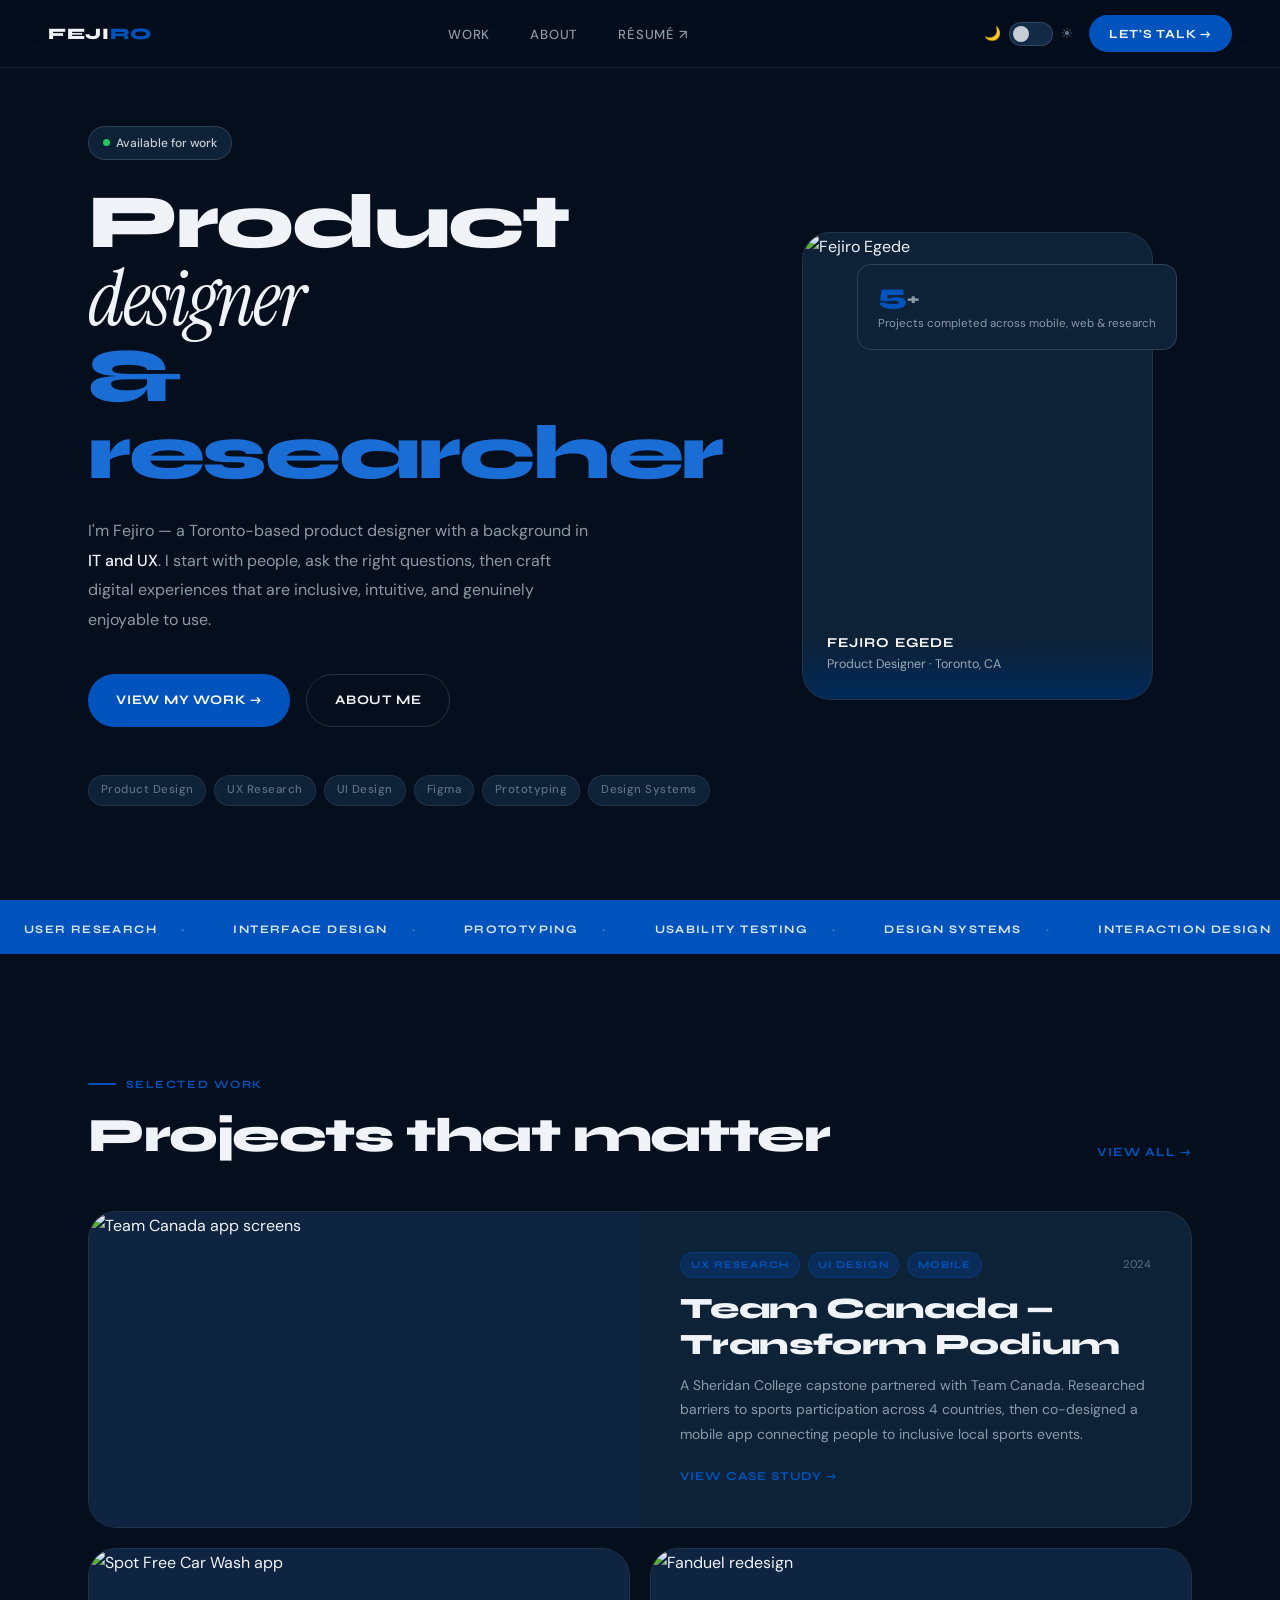
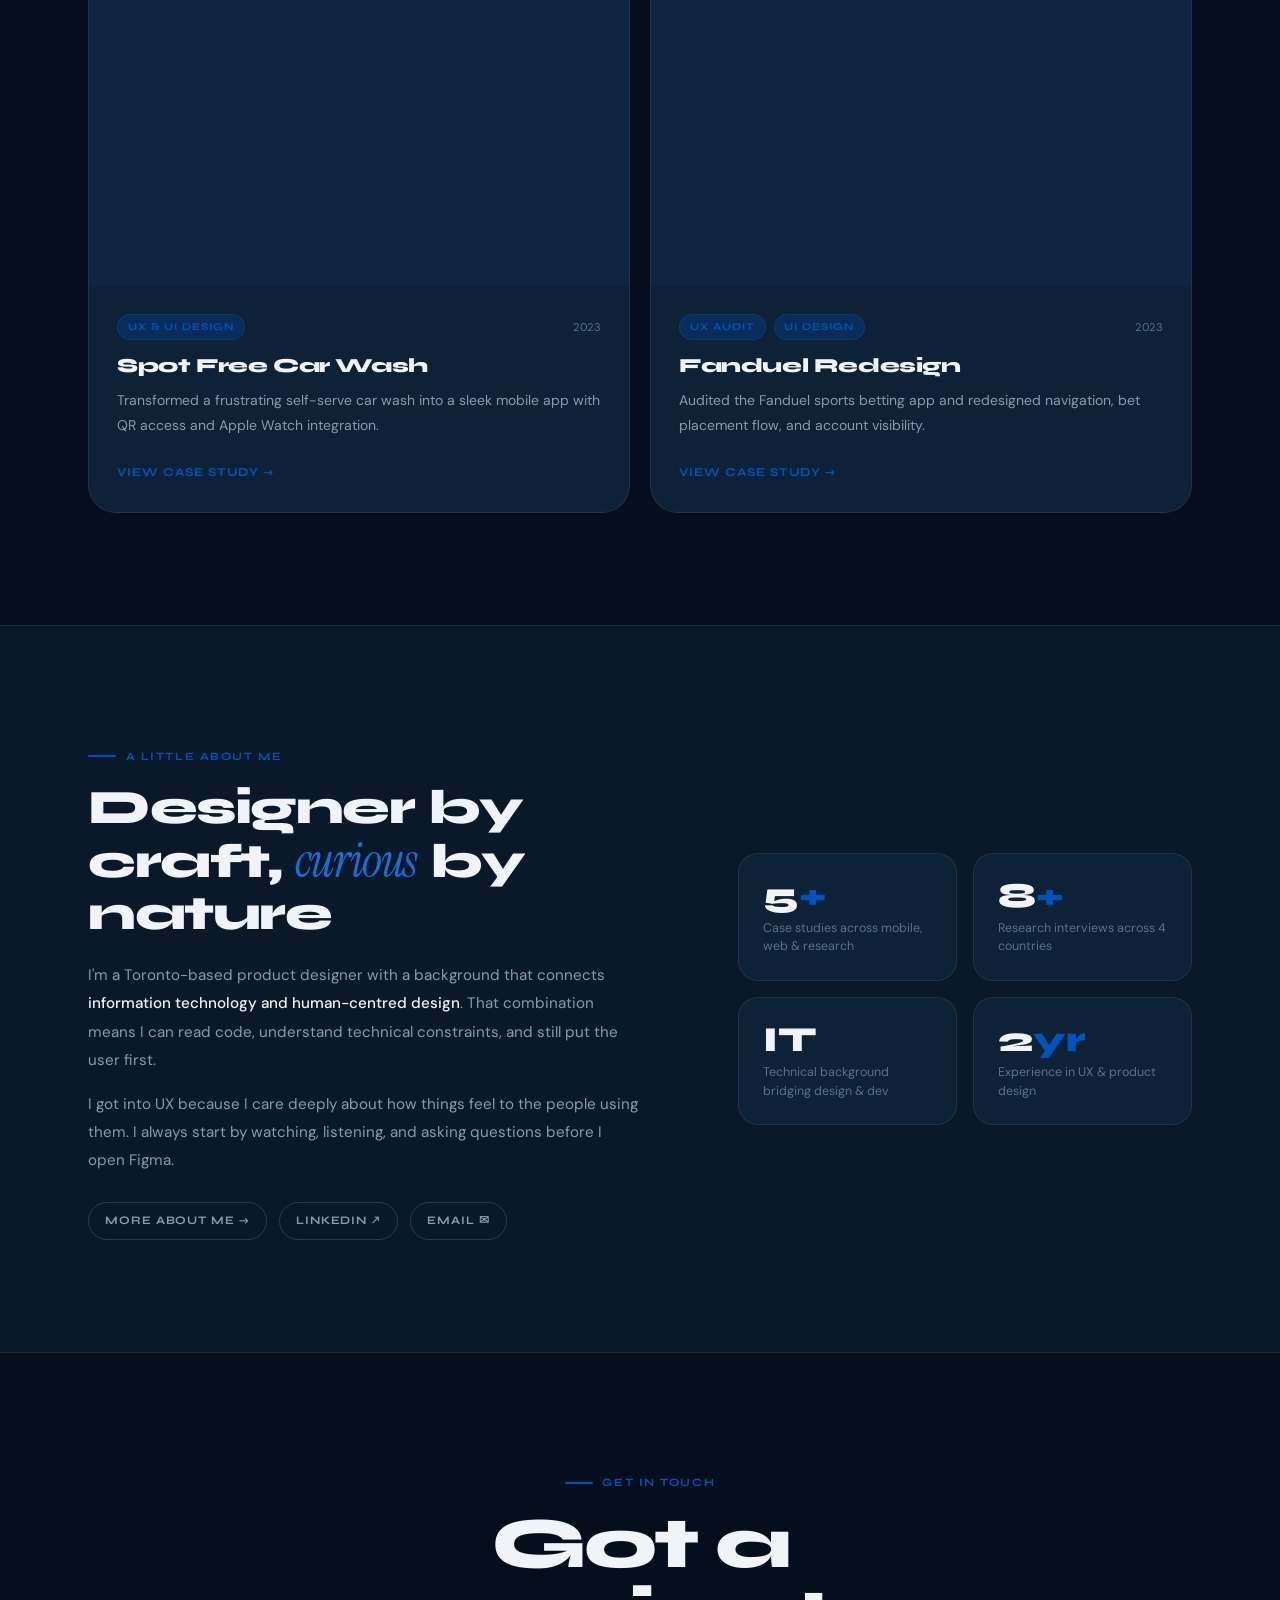
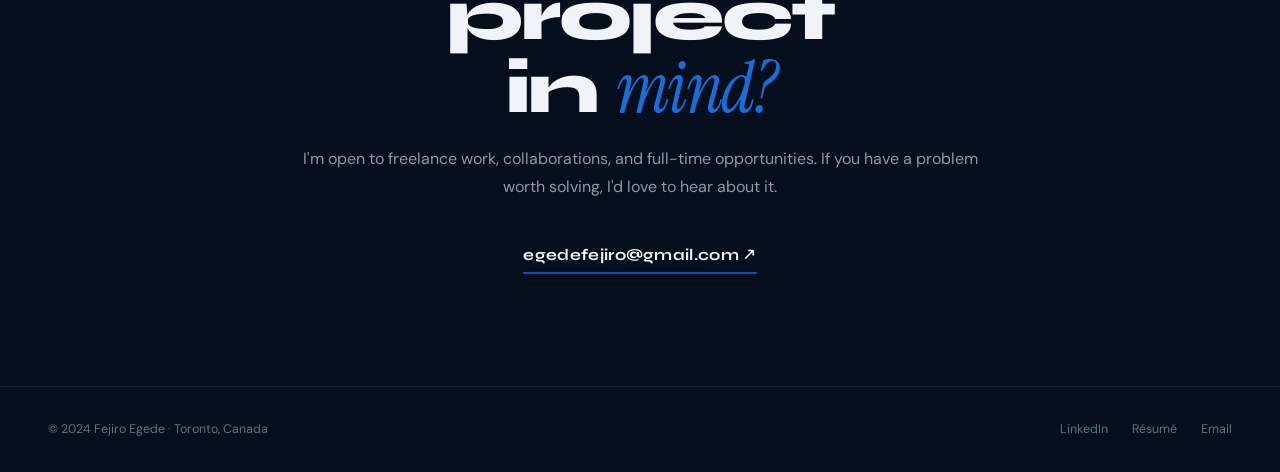
==== index.html @ b52d7be0 "Add files via upload" ====
<!DOCTYPE html>
<html lang="en" data-theme="dark">
<head>
<meta charset="UTF-8">
<meta name="viewport" content="width=device-width, initial-scale=1.0">
<title>Fejiro Egede — Product Designer</title>
<meta name="description" content="Fejiro Egede is a Toronto-based product designer who crafts inclusive, human-centred digital experiences.">
<link rel="stylesheet" href="css/style.css">
</head>
<body>

<!-- NAV -->
<nav class="nav">
  <a href="index.html" class="nav-logo">Feji<span>ro</span></a>
  <ul class="nav-links">
    <li><a href="work.html">Work</a></li>
    <li><a href="about.html">About</a></li>
    <li><a href="https://drive.google.com/file/d/1DaPb4EcxR5xhZrK5H-Q9EDbVGoZlk_z4/view" target="_blank">Résumé ↗</a></li>
  </ul>
  <div class="nav-right">
    <div class="theme-toggle-wrap">
      <span class="theme-icon">🌙</span>
      <button class="theme-toggle" id="theme-toggle" aria-label="Toggle theme"></button>
      <span class="theme-icon">☀️</span>
    </div>
    <a href="mailto:egedefejiro@gmail.com" class="btn-nav">Let's talk →</a>
  </div>
</nav>

<!-- HERO -->
<div class="hero">
  <div class="hero-inner">
    <div class="hero-text">
      <div class="hero-eyebrow">
        <span class="hero-status">Available for work</span>
      </div>

      <h1>
        Product<br>
        <span class="serif">designer</span><br>
        <span class="accent">& researcher</span>
      </h1>

      <p class="hero-bio">
        I'm Fejiro — a Toronto-based product designer with a background in <strong>IT and UX</strong>. I start with people, ask the right questions, then craft digital experiences that are inclusive, intuitive, and genuinely enjoyable to use.
      </p>

      <div class="hero-actions">
        <a href="work.html" class="btn-primary">View my work →</a>
        <a href="about.html" class="btn-outline">About me</a>
      </div>

      <div class="hero-tags">
        <span class="tag">Product Design</span>
        <span class="tag">UX Research</span>
        <span class="tag">UI Design</span>
        <span class="tag">Figma</span>
        <span class="tag">Prototyping</span>
        <span class="tag">Design Systems</span>
      </div>
    </div>

    <div class="hero-visual">
      <div class="hero-photo-wrap">
        <img src="https://framerusercontent.com/images/xZMonpbuitJvdxA38ekjYYmRh8.jpg" alt="Fejiro Egede" />
        <div class="hero-photo-overlay">
          <div class="hero-photo-name">Fejiro Egede</div>
          <div class="hero-photo-title">Product Designer · Toronto, CA</div>
        </div>
      </div>
      <div class="hero-card">
        <div class="hero-card-num">5<span style="font-size:1rem; color: var(--text-2)">+</span></div>
        <div class="hero-card-label">Projects completed across mobile, web & research</div>
      </div>
    </div>
  </div>
</div>

<!-- MARQUEE -->
<div class="marquee-wrap" aria-hidden="true">
  <div class="marquee-track">
    <span class="marquee-item">User Research</span>
    <span class="marquee-item">Interface Design</span>
    <span class="marquee-item">Prototyping</span>
    <span class="marquee-item">Usability Testing</span>
    <span class="marquee-item">Design Systems</span>
    <span class="marquee-item">Interaction Design</span>
    <span class="marquee-item">Information Architecture</span>
    <span class="marquee-item">Data Visualization</span>
    <span class="marquee-item">User Research</span>
    <span class="marquee-item">Interface Design</span>
    <span class="marquee-item">Prototyping</span>
    <span class="marquee-item">Usability Testing</span>
    <span class="marquee-item">Design Systems</span>
    <span class="marquee-item">Interaction Design</span>
    <span class="marquee-item">Information Architecture</span>
    <span class="marquee-item">Data Visualization</span>
  </div>
</div>

<!-- WORK -->
<section class="section">
  <div class="container">
    <div class="fade-up" style="margin-bottom: 3rem; display: flex; justify-content: space-between; align-items: flex-end; gap: 2rem; flex-wrap: wrap;">
      <div>
        <div class="section-label">Selected Work</div>
        <h2 style="font-family: var(--font-display); font-size: clamp(2rem, 4vw, 3rem); font-weight: 800; letter-spacing: -0.03em; line-height: 1.1; color: var(--text-1);">
          Projects that matter
        </h2>
      </div>
      <a href="work.html" style="font-family: var(--font-display); font-size: 0.78rem; font-weight: 700; letter-spacing: 0.08em; text-transform: uppercase; color: var(--accent); white-space: nowrap;">
        View all →
      </a>
    </div>

    <div class="work-grid">

      <!-- TEAM CANADA — featured wide -->
      <a href="projects/team-canada.html" class="project-card wide fade-up">
        <div class="project-img">
          <img src="https://framerusercontent.com/images/sfS3NfycpT5sMnXBzxWUUKjk.png" alt="Team Canada app screens" />
        </div>
        <div class="project-body">
          <div class="project-meta">
            <span class="p-tag">UX Research</span>
            <span class="p-tag">UI Design</span>
            <span class="p-tag">Mobile</span>
            <span class="p-year">2024</span>
          </div>
          <h3>Team Canada — Transform Podium</h3>
          <p>A Sheridan College capstone partnered with Team Canada. Researched barriers to sports participation across 4 countries, then co-designed a mobile app connecting people to inclusive local sports events.</p>
          <span class="project-link">View case study →</span>
        </div>
      </a>

      <!-- CARWASH -->
      <a href="projects/carwash.html" class="project-card fade-up">
        <div class="project-img">
          <img src="https://framerusercontent.com/images/laLaqv4R4MC1QDMKFH6kRpyAME.png" alt="Spot Free Car Wash app" />
        </div>
        <div class="project-body">
          <div class="project-meta">
            <span class="p-tag">UX & UI Design</span>
            <span class="p-year">2023</span>
          </div>
          <h3>Spot Free Car Wash</h3>
          <p>Transformed a frustrating self-serve car wash into a sleek mobile app with QR access and Apple Watch integration.</p>
          <span class="project-link">View case study →</span>
        </div>
      </a>

      <!-- FANDUEL -->
      <a href="projects/fanduel.html" class="project-card fade-up">
        <div class="project-img">
          <img src="https://framerusercontent.com/images/PDiNudkfRad62FYxnB5OGiRlMOw.png" alt="Fanduel redesign" />
        </div>
        <div class="project-body">
          <div class="project-meta">
            <span class="p-tag">UX Audit</span>
            <span class="p-tag">UI Design</span>
            <span class="p-year">2023</span>
          </div>
          <h3>Fanduel Redesign</h3>
          <p>Audited the Fanduel sports betting app and redesigned navigation, bet placement flow, and account visibility.</p>
          <span class="project-link">View case study →</span>
        </div>
      </a>

    </div>
  </div>
</section>

<!-- ABOUT STRIP -->
<div class="about-strip section">
  <div class="container">
    <div class="about-grid">
      <div class="about-text fade-up">
        <div class="section-label">A little about me</div>
        <h2>Designer by craft, <span class="serif">curious</span> by nature</h2>
        <p>
          I'm a Toronto-based product designer with a background that connects <strong>information technology and human-centred design</strong>. That combination means I can read code, understand technical constraints, and still put the user first.
        </p>
        <p>
          I got into UX because I care deeply about how things feel to the people using them. I always start by watching, listening, and asking questions before I open Figma.
        </p>
        <div class="about-links">
          <a href="about.html" class="about-link">More about me →</a>
          <a href="https://www.linkedin.com/in/fejiroegede" target="_blank" class="about-link">LinkedIn ↗</a>
          <a href="mailto:egedefejiro@gmail.com" class="about-link">Email ✉</a>
        </div>
      </div>

      <div class="stats-grid fade-up">
        <div class="stat-box">
          <div class="stat-num">5<span>+</span></div>
          <div class="stat-desc">Case studies across mobile, web & research</div>
        </div>
        <div class="stat-box">
          <div class="stat-num">8<span>+</span></div>
          <div class="stat-desc">Research interviews across 4 countries</div>
        </div>
        <div class="stat-box">
          <div class="stat-num">IT</div>
          <div class="stat-desc">Technical background bridging design & dev</div>
        </div>
        <div class="stat-box">
          <div class="stat-num">2<span>yr</span></div>
          <div class="stat-desc">Experience in UX & product design</div>
        </div>
      </div>
    </div>
  </div>
</div>

<!-- CONTACT -->
<section class="section">
  <div class="container">
    <div class="contact-cta fade-up">
      <div class="section-label" style="justify-content: center;">Get in touch</div>
      <h2>Got a project<br>in <span class="serif">mind?</span></h2>
      <p>I'm open to freelance work, collaborations, and full-time opportunities. If you have a problem worth solving, I'd love to hear about it.</p>
      <a href="mailto:egedefejiro@gmail.com?subject=Hi Fejiro" class="contact-email">egedefejiro@gmail.com ↗</a>
    </div>
  </div>
</section>

<footer>
  <p>© 2024 Fejiro Egede · Toronto, Canada</p>
  <div class="footer-links">
    <a href="https://www.linkedin.com/in/fejiroegede" target="_blank">LinkedIn</a>
    <a href="https://drive.google.com/file/d/1DaPb4EcxR5xhZrK5H-Q9EDbVGoZlk_z4/view" target="_blank">Résumé</a>
    <a href="mailto:egedefejiro@gmail.com">Email</a>
  </div>
</footer>

<script src="js/main.js"></script>
</body>
</html>
---- css/style.css ----
/* ============================================
   FEJIRO EGEDE — PORTFOLIO
   Dallas Mavericks palette, dark mode default
   ============================================ */

@import url('https://fonts.googleapis.com/css2?family=Syne:wght@400;500;600;700;800&family=Instrument+Serif:ital@0;1&family=DM+Sans:ital,opsz,wght@0,9..40,300;0,9..40,400;0,9..40,500;1,9..40,300&display=swap');

/* ---- TOKENS ---- */
:root {
  /* Mavs palette */
  --navy:        #002B5E;
  --navy-mid:    #003D85;
  --royal:       #0053BC;
  --royal-light: #1A6DD4;
  --silver:      #C4CED4;
  --silver-dark: #8A9BA8;

  /* Dark mode (default) */
  --bg:          #050E1C;
  --bg-2:        #0A1929;
  --bg-3:        #0F2440;
  --surface:     #0D2137;
  --surface-2:   #132A47;
  --border:      rgba(196, 206, 212, 0.1);
  --border-2:    rgba(196, 206, 212, 0.18);
  --text-1:      #F0F4F8;
  --text-2:      #8A9BA8;
  --text-3:      #5A7285;
  --accent:      #0053BC;
  --accent-glow: rgba(0, 83, 188, 0.25);
  --accent-hover:#1A6DD4;

  /* Type */
  --font-display: 'Syne', sans-serif;
  --font-serif:   'Instrument Serif', Georgia, serif;
  --font-body:    'DM Sans', system-ui, sans-serif;

  /* Radius */
  --r-sm: 8px;
  --r-md: 14px;
  --r-lg: 20px;
  --r-xl: 28px;

  /* Transitions */
  --t: 0.25s ease;
  --t-slow: 0.5s ease;
}

/* LIGHT MODE overrides */
[data-theme="light"] {
  --bg:        #F5F7FA;
  --bg-2:      #EEF2F7;
  --bg-3:      #E4EBF4;
  --surface:   #FFFFFF;
  --surface-2: #F0F5FB;
  --border:    rgba(0, 43, 94, 0.1);
  --border-2:  rgba(0, 43, 94, 0.18);
  --text-1:    #050E1C;
  --text-2:    #3D5570;
  --text-3:    #7A9AB5;
  --accent:    #0053BC;
  --accent-glow: rgba(0, 83, 188, 0.12);
  --accent-hover: #003D85;
}

/* ---- RESET ---- */
*, *::before, *::after { box-sizing: border-box; margin: 0; padding: 0; }
html { scroll-behavior: smooth; font-size: 16px; }
body {
  background: var(--bg);
  color: var(--text-1);
  font-family: var(--font-body);
  line-height: 1.7;
  transition: background var(--t-slow), color var(--t-slow);
  overflow-x: hidden;
}
img { display: block; max-width: 100%; }
a { color: inherit; text-decoration: none; }

/* ---- NAV ---- */
.nav {
  position: fixed;
  top: 0; left: 0; right: 0;
  z-index: 200;
  display: flex;
  justify-content: space-between;
  align-items: center;
  padding: 0 3rem;
  height: 68px;
  background: rgba(5, 14, 28, 0.85);
  backdrop-filter: blur(16px);
  border-bottom: 1px solid var(--border);
  transition: background var(--t-slow), border-color var(--t-slow);
}

[data-theme="light"] .nav {
  background: rgba(245, 247, 250, 0.88);
}

.nav-logo {
  font-family: var(--font-display);
  font-size: 1rem;
  font-weight: 800;
  letter-spacing: 0.04em;
  text-transform: uppercase;
  color: var(--text-1);
  transition: color var(--t);
}

.nav-logo span { color: var(--accent); }

.nav-links {
  display: flex;
  gap: 2.5rem;
  list-style: none;
}

.nav-links a {
  font-size: 0.82rem;
  font-weight: 500;
  letter-spacing: 0.06em;
  text-transform: uppercase;
  color: var(--text-2);
  transition: color var(--t);
  position: relative;
}

.nav-links a::after {
  content: '';
  position: absolute;
  bottom: -3px; left: 0;
  width: 0; height: 2px;
  background: var(--accent);
  border-radius: 2px;
  transition: width var(--t);
}

.nav-links a:hover { color: var(--text-1); }
.nav-links a:hover::after { width: 100%; }
.nav-links a.active { color: var(--text-1); }
.nav-links a.active::after { width: 100%; }

.nav-right {
  display: flex;
  align-items: center;
  gap: 1rem;
}

/* Theme toggle */
.theme-toggle {
  width: 44px; height: 24px;
  background: var(--surface-2);
  border: 1px solid var(--border-2);
  border-radius: 100px;
  cursor: pointer;
  position: relative;
  transition: background var(--t);
  flex-shrink: 0;
}

.theme-toggle::after {
  content: '';
  position: absolute;
  top: 3px; left: 3px;
  width: 16px; height: 16px;
  background: var(--silver);
  border-radius: 50%;
  transition: transform var(--t), background var(--t);
}

[data-theme="light"] .theme-toggle::after {
  transform: translateX(20px);
  background: var(--accent);
}

.theme-toggle-wrap {
  display: flex;
  align-items: center;
  gap: 0.5rem;
  font-size: 0.75rem;
  color: var(--text-3);
}

.theme-icon { font-size: 0.85rem; }

.btn-nav {
  font-family: var(--font-display);
  font-size: 0.78rem;
  font-weight: 700;
  letter-spacing: 0.06em;
  text-transform: uppercase;
  color: var(--text-1);
  background: var(--accent);
  padding: 0.5rem 1.25rem;
  border-radius: 100px;
  transition: background var(--t), transform var(--t);
}

.btn-nav:hover {
  background: var(--accent-hover);
  transform: translateY(-1px);
}

/* ---- SHARED LAYOUT ---- */
.container {
  max-width: 1200px;
  margin: 0 auto;
  padding: 0 3rem;
}

.section { padding: 7rem 0; }

.section-label {
  display: inline-flex;
  align-items: center;
  gap: 0.6rem;
  font-family: var(--font-display);
  font-size: 0.7rem;
  font-weight: 700;
  letter-spacing: 0.14em;
  text-transform: uppercase;
  color: var(--accent);
  margin-bottom: 1rem;
}

.section-label::before {
  content: '';
  width: 28px; height: 2px;
  background: var(--accent);
  border-radius: 2px;
}

/* ---- HERO ---- */
.hero {
  min-height: 100vh;
  display: flex;
  align-items: center;
  padding: 7rem 3rem 5rem;
  max-width: 1200px;
  margin: 0 auto;
}

.hero-inner {
  display: grid;
  grid-template-columns: 1.1fr 0.9fr;
  gap: 5rem;
  align-items: center;
  width: 100%;
}

.hero-eyebrow {
  display: flex;
  align-items: center;
  gap: 0.75rem;
  margin-bottom: 1.5rem;
}

.hero-status {
  display: inline-flex;
  align-items: center;
  gap: 0.4rem;
  font-size: 0.75rem;
  font-weight: 500;
  color: var(--silver);
  background: var(--surface);
  border: 1px solid var(--border-2);
  padding: 0.35rem 0.85rem;
  border-radius: 100px;
}

.hero-status::before {
  content: '';
  width: 7px; height: 7px;
  background: #22C55E;
  border-radius: 50%;
  animation: pulse 2s infinite;
}

@keyframes pulse {
  0%, 100% { opacity: 1; }
  50% { opacity: 0.4; }
}

.hero h1 {
  font-family: var(--font-display);
  font-size: clamp(3rem, 6vw, 5.5rem);
  font-weight: 800;
  line-height: 1.0;
  letter-spacing: -0.03em;
  color: var(--text-1);
  margin-bottom: 1.5rem;
}

.hero h1 .accent { color: var(--royal-light); }
.hero h1 .serif {
  font-family: var(--font-serif);
  font-style: italic;
  font-weight: 400;
}

.hero-bio {
  font-size: 1rem;
  color: var(--text-2);
  line-height: 1.85;
  max-width: 500px;
  margin-bottom: 2.5rem;
}

.hero-bio strong { color: var(--text-1); font-weight: 500; }

.hero-actions {
  display: flex;
  gap: 1rem;
  flex-wrap: wrap;
  margin-bottom: 3rem;
}

.btn-primary {
  display: inline-flex;
  align-items: center;
  gap: 0.5rem;
  font-family: var(--font-display);
  font-size: 0.82rem;
  font-weight: 700;
  letter-spacing: 0.06em;
  text-transform: uppercase;
  color: #fff;
  background: var(--accent);
  padding: 0.875rem 1.75rem;
  border-radius: 100px;
  transition: all var(--t);
}

.btn-primary:hover {
  background: var(--accent-hover);
  transform: translateY(-2px);
  box-shadow: 0 10px 30px var(--accent-glow);
}

.btn-outline {
  display: inline-flex;
  align-items: center;
  gap: 0.5rem;
  font-family: var(--font-display);
  font-size: 0.82rem;
  font-weight: 700;
  letter-spacing: 0.06em;
  text-transform: uppercase;
  color: var(--text-1);
  background: transparent;
  border: 1px solid var(--border-2);
  padding: 0.875rem 1.75rem;
  border-radius: 100px;
  transition: all var(--t);
}

.btn-outline:hover {
  border-color: var(--accent);
  color: var(--accent);
}

.hero-tags {
  display: flex;
  flex-wrap: wrap;
  gap: 0.5rem;
}

.tag {
  font-size: 0.72rem;
  font-weight: 500;
  letter-spacing: 0.04em;
  color: var(--text-3);
  background: var(--surface);
  border: 1px solid var(--border);
  padding: 0.3rem 0.75rem;
  border-radius: 100px;
  transition: border-color var(--t), color var(--t);
}

.tag:hover {
  border-color: var(--accent);
  color: var(--accent);
}

/* HERO VISUAL */
.hero-visual { position: relative; }

.hero-photo-wrap {
  border-radius: var(--r-xl);
  overflow: hidden;
  aspect-ratio: 3/4;
  background: var(--surface);
  border: 1px solid var(--border);
  position: relative;
}

.hero-photo-wrap img {
  width: 100%;
  height: 100%;
  object-fit: cover;
  object-position: top;
  transition: transform var(--t-slow);
}

.hero-photo-wrap:hover img { transform: scale(1.04); }

.hero-photo-overlay {
  position: absolute;
  bottom: 0; left: 0; right: 0;
  background: linear-gradient(to top, rgba(0,43,94,0.9) 0%, transparent 60%);
  padding: 2rem 1.5rem 1.5rem;
}

.hero-photo-name {
  font-family: var(--font-display);
  font-size: 0.85rem;
  font-weight: 700;
  letter-spacing: 0.08em;
  text-transform: uppercase;
  color: #fff;
}

.hero-photo-title {
  font-size: 0.78rem;
  color: rgba(255,255,255,0.6);
}

.hero-card {
  position: absolute;
  top: 2rem; right: -1.5rem;
  background: var(--surface);
  border: 1px solid var(--border-2);
  border-radius: var(--r-md);
  padding: 1rem 1.25rem;
  min-width: 160px;
  backdrop-filter: blur(10px);
}

.hero-card-num {
  font-family: var(--font-display);
  font-size: 1.8rem;
  font-weight: 800;
  color: var(--accent);
  line-height: 1;
}

.hero-card-label {
  font-size: 0.72rem;
  color: var(--text-2);
  margin-top: 0.25rem;
}

/* ---- MARQUEE ---- */
.marquee-wrap {
  overflow: hidden;
  background: var(--accent);
  padding: 0.85rem 0;
  white-space: nowrap;
}

.marquee-track {
  display: inline-flex;
  animation: marquee 24s linear infinite;
}

.marquee-item {
  font-family: var(--font-display);
  font-size: 0.72rem;
  font-weight: 700;
  letter-spacing: 0.12em;
  text-transform: uppercase;
  color: rgba(255,255,255,0.85);
  padding: 0 1.5rem;
}

.marquee-item::after {
  content: '·';
  margin-left: 1.5rem;
  opacity: 0.4;
}

@keyframes marquee {
  from { transform: translateX(0); }
  to { transform: translateX(-50%); }
}

/* ---- WORK GRID ---- */
.work-grid {
  display: grid;
  grid-template-columns: 1fr 1fr;
  gap: 1.25rem;
}

.project-card {
  background: var(--surface);
  border: 1px solid var(--border);
  border-radius: var(--r-xl);
  overflow: hidden;
  display: block;
  text-decoration: none;
  color: inherit;
  position: relative;
  transition: transform var(--t), box-shadow var(--t), border-color var(--t);
  cursor: pointer;
}

.project-card:hover {
  transform: translateY(-5px);
  border-color: var(--border-2);
  box-shadow: 0 20px 60px rgba(0, 83, 188, 0.12);
}

.project-card.wide {
  grid-column: span 2;
  display: grid;
  grid-template-columns: 1fr 1fr;
}

.project-img {
  overflow: hidden;
  background: var(--bg-3);
  aspect-ratio: 16/10;
}

.project-card.wide .project-img {
  aspect-ratio: auto;
}

.project-img img {
  width: 100%;
  height: 100%;
  object-fit: cover;
  transition: transform var(--t-slow);
}

.project-card:hover .project-img img { transform: scale(1.05); }

.project-body {
  padding: 1.75rem;
}

.project-card.wide .project-body {
  padding: 2.5rem;
  display: flex;
  flex-direction: column;
  justify-content: center;
}

.project-meta {
  display: flex;
  align-items: center;
  gap: 0.5rem;
  margin-bottom: 0.85rem;
  flex-wrap: wrap;
}

.p-tag {
  font-family: var(--font-display);
  font-size: 0.65rem;
  font-weight: 700;
  letter-spacing: 0.1em;
  text-transform: uppercase;
  color: var(--accent);
  background: var(--accent-glow);
  border: 1px solid rgba(0, 83, 188, 0.3);
  padding: 0.2rem 0.6rem;
  border-radius: 100px;
}

.p-tag.research {
  color: var(--silver);
  background: rgba(196, 206, 212, 0.08);
  border-color: rgba(196, 206, 212, 0.2);
}

.p-year {
  font-size: 0.7rem;
  color: var(--text-3);
  margin-left: auto;
}

.project-body h3 {
  font-family: var(--font-display);
  font-size: 1.25rem;
  font-weight: 800;
  letter-spacing: -0.02em;
  color: var(--text-1);
  margin-bottom: 0.65rem;
  line-height: 1.2;
}

.project-card.wide .project-body h3 { font-size: 1.85rem; }

.project-body p {
  font-size: 0.875rem;
  color: var(--text-2);
  line-height: 1.75;
  margin-bottom: 1.25rem;
}

.project-link {
  display: inline-flex;
  align-items: center;
  gap: 0.4rem;
  font-family: var(--font-display);
  font-size: 0.75rem;
  font-weight: 700;
  letter-spacing: 0.08em;
  text-transform: uppercase;
  color: var(--accent);
  transition: gap var(--t);
}

.project-card:hover .project-link { gap: 0.65rem; }

/* ---- ABOUT STRIP ---- */
.about-strip {
  background: var(--bg-2);
  border-top: 1px solid var(--border);
  border-bottom: 1px solid var(--border);
}

.about-grid {
  display: grid;
  grid-template-columns: 1.1fr 0.9fr;
  gap: 6rem;
  align-items: center;
}

.about-text h2 {
  font-family: var(--font-display);
  font-size: clamp(2rem, 4vw, 3rem);
  font-weight: 800;
  letter-spacing: -0.03em;
  line-height: 1.1;
  color: var(--text-1);
  margin-bottom: 1.25rem;
}

.about-text h2 .serif {
  font-family: var(--font-serif);
  font-style: italic;
  font-weight: 400;
  color: var(--royal-light);
}

.about-text p {
  font-size: 0.95rem;
  color: var(--text-2);
  line-height: 1.85;
  margin-bottom: 1rem;
}

.about-text p strong { color: var(--text-1); font-weight: 500; }

.about-links {
  display: flex;
  gap: 0.75rem;
  margin-top: 1.75rem;
  flex-wrap: wrap;
}

.about-link {
  display: inline-flex;
  align-items: center;
  gap: 0.4rem;
  font-family: var(--font-display);
  font-size: 0.72rem;
  font-weight: 700;
  letter-spacing: 0.08em;
  text-transform: uppercase;
  color: var(--text-2);
  border: 1px solid var(--border-2);
  padding: 0.5rem 1rem;
  border-radius: 100px;
  transition: all var(--t);
}

.about-link:hover {
  border-color: var(--accent);
  color: var(--accent);
}

/* STATS */
.stats-grid {
  display: grid;
  grid-template-columns: 1fr 1fr;
  gap: 1rem;
}

.stat-box {
  background: var(--surface);
  border: 1px solid var(--border);
  border-radius: var(--r-lg);
  padding: 1.5rem;
  transition: border-color var(--t);
}

.stat-box:hover { border-color: var(--accent); }

.stat-num {
  font-family: var(--font-display);
  font-size: 2.2rem;
  font-weight: 800;
  color: var(--text-1);
  line-height: 1;
  margin-bottom: 0.35rem;
}

.stat-num span { color: var(--accent); }

.stat-desc {
  font-size: 0.78rem;
  color: var(--text-3);
  line-height: 1.5;
}

/* ---- CONTACT CTA ---- */
.contact-cta {
  text-align: center;
  max-width: 700px;
  margin: 0 auto;
}

.contact-cta h2 {
  font-family: var(--font-display);
  font-size: clamp(2.5rem, 6vw, 4.5rem);
  font-weight: 800;
  letter-spacing: -0.04em;
  line-height: 1.0;
  color: var(--text-1);
  margin-bottom: 1.25rem;
}

.contact-cta h2 .serif {
  font-family: var(--font-serif);
  font-style: italic;
  font-weight: 400;
  color: var(--royal-light);
}

.contact-cta p {
  font-size: 1rem;
  color: var(--text-2);
  line-height: 1.75;
  margin-bottom: 2.5rem;
}

.contact-email {
  display: inline-flex;
  align-items: center;
  gap: 0.5rem;
  font-family: var(--font-display);
  font-size: 1rem;
  font-weight: 700;
  letter-spacing: 0.02em;
  color: var(--text-1);
  border-bottom: 2px solid var(--accent);
  padding-bottom: 0.2rem;
  transition: color var(--t);
}

.contact-email:hover { color: var(--accent); }

/* ---- FOOTER ---- */
footer {
  background: var(--bg);
  border-top: 1px solid var(--border);
  padding: 2rem 3rem;
  display: flex;
  justify-content: space-between;
  align-items: center;
  flex-wrap: wrap;
  gap: 1rem;
}

footer p { font-size: 0.78rem; color: var(--text-3); }

.footer-links {
  display: flex;
  gap: 1.5rem;
}

.footer-links a {
  font-size: 0.78rem;
  color: var(--text-3);
  transition: color var(--t);
}

.footer-links a:hover { color: var(--accent); }

/* ---- CASE STUDY PAGES ---- */
.cs-hero {
  padding: 9rem 0 5rem;
  border-bottom: 1px solid var(--border);
}

.cs-hero-inner {
  max-width: 1200px;
  margin: 0 auto;
  padding: 0 3rem;
}

.cs-back {
  display: inline-flex;
  align-items: center;
  gap: 0.4rem;
  font-family: var(--font-display);
  font-size: 0.72rem;
  font-weight: 700;
  letter-spacing: 0.08em;
  text-transform: uppercase;
  color: var(--text-3);
  margin-bottom: 2rem;
  transition: color var(--t);
}

.cs-back:hover { color: var(--accent); }

.cs-hero h1 {
  font-family: var(--font-display);
  font-size: clamp(2.5rem, 5vw, 4rem);
  font-weight: 800;
  letter-spacing: -0.03em;
  line-height: 1.05;
  color: var(--text-1);
  margin-bottom: 1.25rem;
  max-width: 800px;
}

.cs-hero h1 .serif {
  font-family: var(--font-serif);
  font-style: italic;
  font-weight: 400;
  color: var(--royal-light);
}

.cs-hero-sub {
  font-size: 1.05rem;
  color: var(--text-2);
  line-height: 1.75;
  max-width: 640px;
  margin-bottom: 2.5rem;
}

.cs-meta-grid {
  display: flex;
  gap: 3rem;
  flex-wrap: wrap;
  padding-top: 2rem;
  border-top: 1px solid var(--border);
}

.cs-meta-item label {
  display: block;
  font-family: var(--font-display);
  font-size: 0.65rem;
  font-weight: 700;
  letter-spacing: 0.12em;
  text-transform: uppercase;
  color: var(--text-3);
  margin-bottom: 0.35rem;
}

.cs-meta-item span {
  font-size: 0.9rem;
  color: var(--text-1);
  font-weight: 500;
}

/* Case study body */
.cs-body {
  max-width: 800px;
  margin: 0 auto;
  padding: 5rem 3rem;
}

.cs-section {
  margin-bottom: 4rem;
}

.cs-section h2 {
  font-family: var(--font-display);
  font-size: 1.5rem;
  font-weight: 800;
  letter-spacing: -0.02em;
  color: var(--text-1);
  margin-bottom: 1rem;
  padding-bottom: 0.75rem;
  border-bottom: 1px solid var(--border);
}

.cs-section p {
  font-size: 0.95rem;
  color: var(--text-2);
  line-height: 1.85;
  margin-bottom: 1rem;
}

.cs-section p strong { color: var(--text-1); font-weight: 500; }

.cs-section ul {
  padding-left: 1.25rem;
  margin-bottom: 1rem;
}

.cs-section ul li {
  font-size: 0.95rem;
  color: var(--text-2);
  line-height: 1.75;
  margin-bottom: 0.4rem;
}

.cs-img {
  width: 100%;
  border-radius: var(--r-lg);
  border: 1px solid var(--border);
  margin: 2rem 0;
  overflow: hidden;
}

.cs-img img {
  width: 100%;
  display: block;
}

.cs-img-caption {
  font-size: 0.75rem;
  color: var(--text-3);
  text-align: center;
  padding: 0.6rem 1rem;
  background: var(--surface);
}

.cs-img-full {
  max-width: 1200px;
  margin: 0 auto 3rem;
  padding: 0 3rem;
}

.insight-grid {
  display: grid;
  grid-template-columns: 1fr 1fr;
  gap: 1rem;
  margin: 1.5rem 0;
}

.insight-card {
  background: var(--surface);
  border: 1px solid var(--border);
  border-radius: var(--r-md);
  padding: 1.25rem;
  border-left: 3px solid var(--accent);
}

.insight-card .num {
  font-family: var(--font-display);
  font-size: 0.65rem;
  font-weight: 700;
  letter-spacing: 0.1em;
  color: var(--accent);
  margin-bottom: 0.4rem;
}

.insight-card p {
  font-size: 0.85rem;
  color: var(--text-2);
  line-height: 1.6;
  margin: 0;
}

.outcome-grid {
  display: grid;
  grid-template-columns: repeat(3, 1fr);
  gap: 1rem;
  margin: 1.5rem 0;
}

.outcome-card {
  background: var(--accent-glow);
  border: 1px solid rgba(0, 83, 188, 0.3);
  border-radius: var(--r-md);
  padding: 1.25rem;
  text-align: center;
}

.outcome-card .big {
  font-family: var(--font-display);
  font-size: 1.75rem;
  font-weight: 800;
  color: var(--royal-light);
  margin-bottom: 0.3rem;
}

.outcome-card p {
  font-size: 0.78rem;
  color: var(--text-2);
  margin: 0;
}

.persona-grid {
  display: grid;
  grid-template-columns: 1fr 1fr;
  gap: 1rem;
  margin: 1.5rem 0;
}

.persona-card {
  background: var(--surface);
  border: 1px solid var(--border);
  border-radius: var(--r-md);
  padding: 1.5rem;
}

.persona-card .persona-name {
  font-family: var(--font-display);
  font-weight: 800;
  font-size: 1rem;
  color: var(--text-1);
  margin-bottom: 0.2rem;
}

.persona-card .persona-role {
  font-size: 0.78rem;
  color: var(--accent);
  margin-bottom: 0.75rem;
}

.persona-card blockquote {
  font-family: var(--font-serif);
  font-style: italic;
  font-size: 0.9rem;
  color: var(--text-2);
  border-left: 2px solid var(--accent);
  padding-left: 0.75rem;
  margin-bottom: 0.75rem;
}

.persona-label {
  font-family: var(--font-display);
  font-size: 0.65rem;
  font-weight: 700;
  letter-spacing: 0.1em;
  text-transform: uppercase;
  color: var(--text-3);
  margin-bottom: 0.35rem;
}

.persona-card ul {
  padding-left: 1rem;
}

.persona-card ul li {
  font-size: 0.8rem;
  color: var(--text-2);
  margin-bottom: 0.25rem;
}

/* ---- ANIMATIONS ---- */
@keyframes fadeUp {
  to { opacity: 1; transform: translateY(0); }
}

.fade-up {
  opacity: 0;
  transform: translateY(28px);
  transition: opacity 0.65s ease, transform 0.65s ease;
}

.fade-up.visible {
  opacity: 1;
  transform: translateY(0);
}

/* ---- RESPONSIVE ---- */
@media (max-width: 960px) {
  .nav { padding: 0 1.5rem; }
  .nav-links { display: none; }
  .hero { padding: 6rem 1.5rem 4rem; }
  .hero-inner { grid-template-columns: 1fr; gap: 3rem; }
  .hero-visual { max-width: 320px; margin: 0 auto; }
  .container { padding: 0 1.5rem; }
  .work-grid { grid-template-columns: 1fr; }
  .project-card.wide { grid-column: span 1; grid-template-columns: 1fr; }
  .about-grid { grid-template-columns: 1fr; gap: 3rem; }
  .insight-grid { grid-template-columns: 1fr; }
  .outcome-grid { grid-template-columns: 1fr 1fr; }
  .persona-grid { grid-template-columns: 1fr; }
  .cs-body { padding: 3rem 1.5rem; }
  .cs-img-full { padding: 0 1.5rem; }
  .cs-hero-inner { padding: 0 1.5rem; }
  .stats-grid { grid-template-columns: 1fr 1fr; }
  footer { padding: 1.5rem; }
}
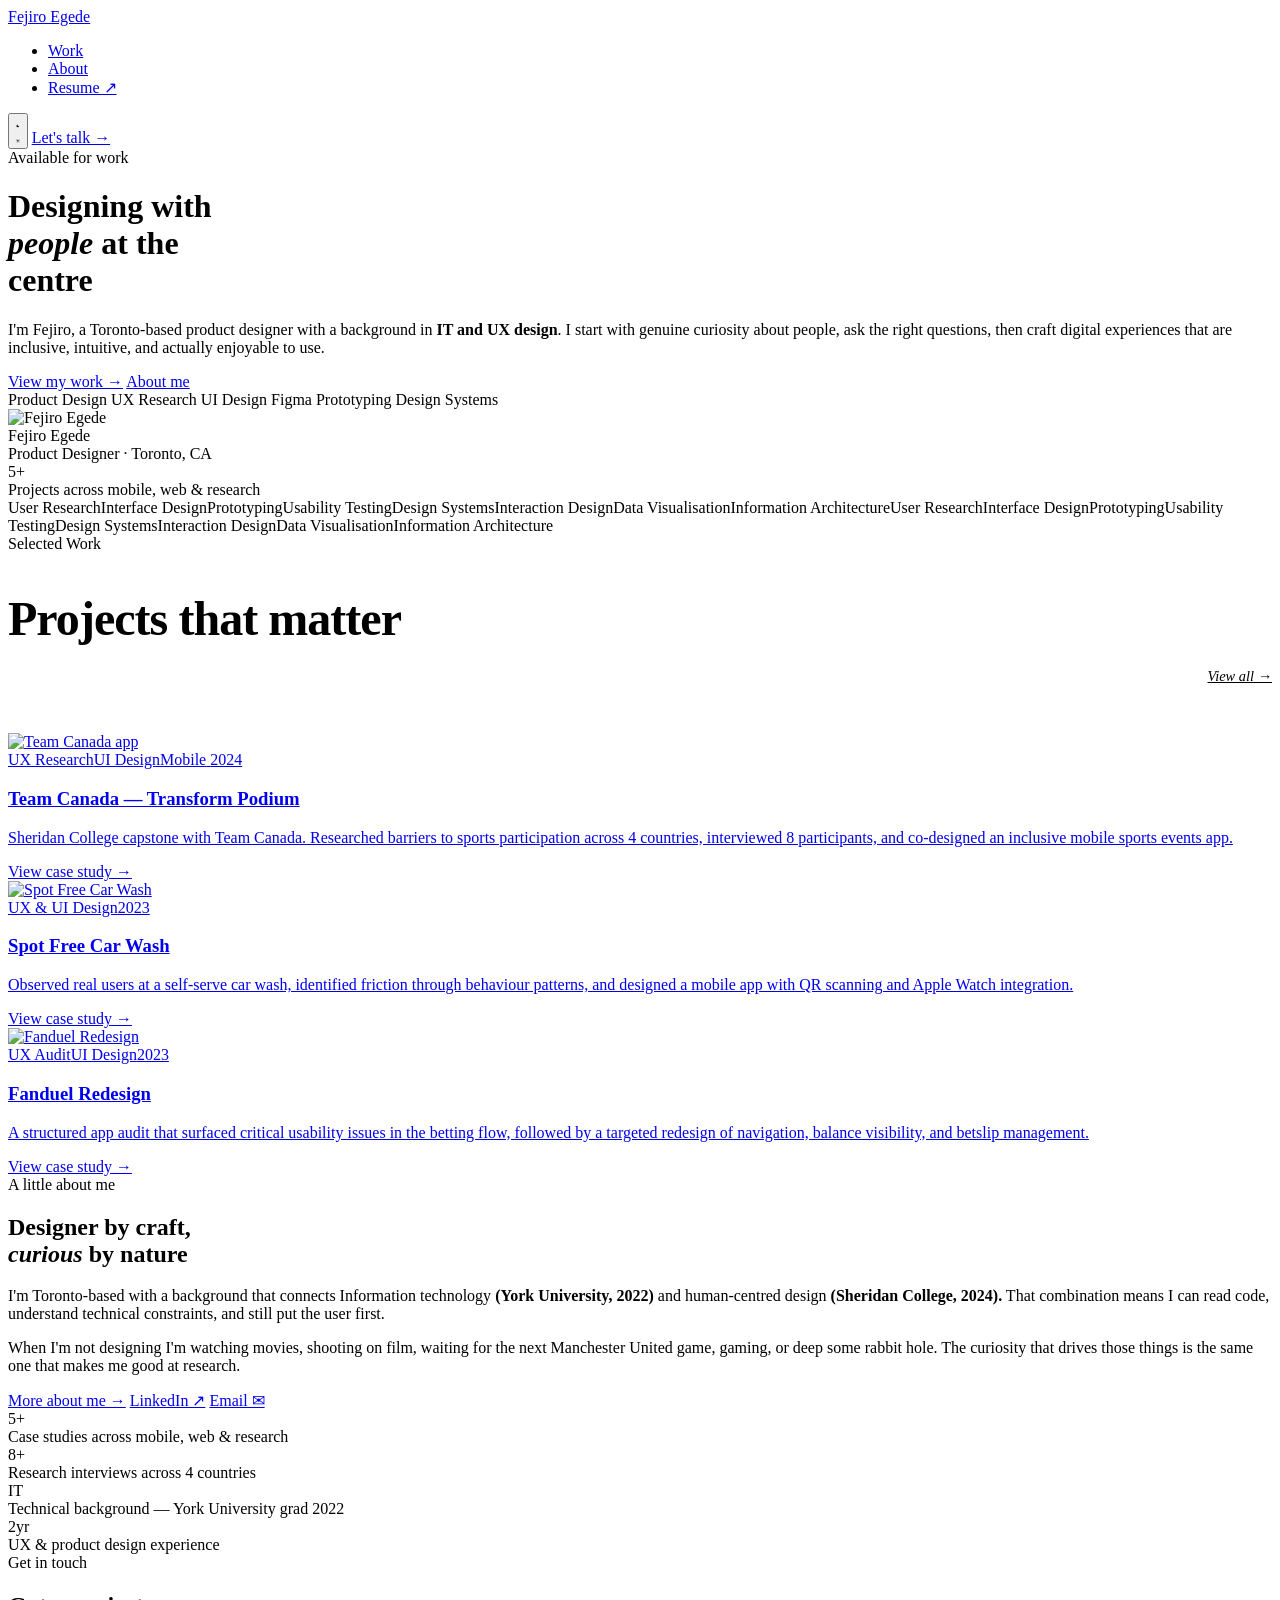
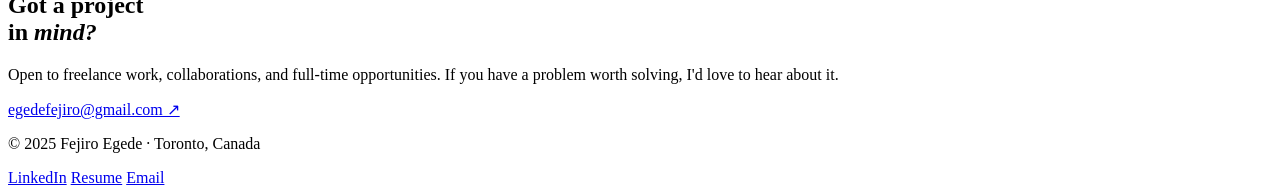
==== commit 1a56be0d: "Update index.html" ====
--- a/index.html
+++ b/index.html
@@ -4,52 +4,39 @@
 <meta charset="UTF-8">
 <meta name="viewport" content="width=device-width, initial-scale=1.0">
 <title>Fejiro Egede — Product Designer</title>
-<meta name="description" content="Fejiro Egede is a Toronto-based product designer who crafts inclusive, human-centred digital experiences.">
+<meta name="description" content="Toronto-based product designer crafting inclusive, human-centred digital experiences.">
 <link rel="stylesheet" href="css/style.css">
 </head>
 <body>
 
-<!-- NAV -->
 <nav class="nav">
-  <a href="index.html" class="nav-logo">Feji<span>ro</span></a>
+  <a href="index.html" class="nav-logo">Fejiro Egede</a>
   <ul class="nav-links">
     <li><a href="work.html">Work</a></li>
     <li><a href="about.html">About</a></li>
-    <li><a href="https://drive.google.com/file/d/1DaPb4EcxR5xhZrK5H-Q9EDbVGoZlk_z4/view" target="_blank">Résumé ↗</a></li>
+    <li><a href="https://drive.google.com/file/d/1DaPb4EcxR5xhZrK5H-Q9EDbVGoZlk_z4/view" target="_blank">Resume ↗</a></li>
   </ul>
   <div class="nav-right">
-    <div class="theme-toggle-wrap">
-      <span class="theme-icon">🌙</span>
-      <button class="theme-toggle" id="theme-toggle" aria-label="Toggle theme"></button>
-      <span class="theme-icon">☀️</span>
-    </div>
+    <button class="theme-btn" id="theme-btn" aria-label="Toggle theme">
+      <svg class="icon-moon" viewBox="0 0 24 24"><path d="M21 12.79A9 9 0 1 1 11.21 3 7 7 0 0 0 21 12.79z"/></svg>
+      <svg class="icon-sun" viewBox="0 0 24 24"><circle cx="12" cy="12" r="5"/><line x1="12" y1="1" x2="12" y2="3" stroke-width="2" stroke-linecap="round" stroke="currentColor"/><line x1="12" y1="21" x2="12" y2="23" stroke-width="2" stroke-linecap="round" stroke="currentColor"/><line x1="4.22" y1="4.22" x2="5.64" y2="5.64" stroke-width="2" stroke-linecap="round" stroke="currentColor"/><line x1="18.36" y1="18.36" x2="19.78" y2="19.78" stroke-width="2" stroke-linecap="round" stroke="currentColor"/><line x1="1" y1="12" x2="3" y2="12" stroke-width="2" stroke-linecap="round" stroke="currentColor"/><line x1="21" y1="12" x2="23" y2="12" stroke-width="2" stroke-linecap="round" stroke="currentColor"/><line x1="4.22" y1="19.78" x2="5.64" y2="18.36" stroke-width="2" stroke-linecap="round" stroke="currentColor"/><line x1="18.36" y1="5.64" x2="19.78" y2="4.22" stroke-width="2" stroke-linecap="round" stroke="currentColor"/></svg>
+    </button>
     <a href="mailto:egedefejiro@gmail.com" class="btn-nav">Let's talk →</a>
   </div>
 </nav>
 
-<!-- HERO -->
 <div class="hero">
   <div class="hero-inner">
     <div class="hero-text">
-      <div class="hero-eyebrow">
-        <span class="hero-status">Available for work</span>
-      </div>
-
-      <h1>
-        Product<br>
-        <span class="serif">designer</span><br>
-        <span class="accent">& researcher</span>
-      </h1>
-
+      <div class="hero-status">Available for work</div>
+      <h1>Designing with<br><em>people</em> at the<br>centre</h1>
       <p class="hero-bio">
-        I'm Fejiro — a Toronto-based product designer with a background in <strong>IT and UX</strong>. I start with people, ask the right questions, then craft digital experiences that are inclusive, intuitive, and genuinely enjoyable to use.
+        I'm Fejiro, a Toronto-based product designer with a background in <strong>IT and UX design</strong>. I start with genuine curiosity about people, ask the right questions, then craft digital experiences that are inclusive, intuitive, and actually enjoyable to use.
       </p>
-
       <div class="hero-actions">
         <a href="work.html" class="btn-primary">View my work →</a>
         <a href="about.html" class="btn-outline">About me</a>
       </div>
-
       <div class="hero-tags">
         <span class="tag">Product Design</span>
         <span class="tag">UX Research</span>
@@ -69,166 +56,112 @@
         </div>
       </div>
       <div class="hero-card">
-        <div class="hero-card-num">5<span style="font-size:1rem; color: var(--text-2)">+</span></div>
-        <div class="hero-card-label">Projects completed across mobile, web & research</div>
+        <div class="hero-card-num">5<span style="font-size:1rem;color:var(--text-2)">+</span></div>
+        <div class="hero-card-label">Projects across mobile, web &amp; research</div>
       </div>
     </div>
   </div>
 </div>
 
-<!-- MARQUEE -->
 <div class="marquee-wrap" aria-hidden="true">
   <div class="marquee-track">
-    <span class="marquee-item">User Research</span>
-    <span class="marquee-item">Interface Design</span>
-    <span class="marquee-item">Prototyping</span>
-    <span class="marquee-item">Usability Testing</span>
-    <span class="marquee-item">Design Systems</span>
-    <span class="marquee-item">Interaction Design</span>
-    <span class="marquee-item">Information Architecture</span>
-    <span class="marquee-item">Data Visualization</span>
-    <span class="marquee-item">User Research</span>
-    <span class="marquee-item">Interface Design</span>
-    <span class="marquee-item">Prototyping</span>
-    <span class="marquee-item">Usability Testing</span>
-    <span class="marquee-item">Design Systems</span>
-    <span class="marquee-item">Interaction Design</span>
-    <span class="marquee-item">Information Architecture</span>
-    <span class="marquee-item">Data Visualization</span>
+    <span class="marquee-item">User Research</span><span class="marquee-item">Interface Design</span><span class="marquee-item">Prototyping</span><span class="marquee-item">Usability Testing</span><span class="marquee-item">Design Systems</span><span class="marquee-item">Interaction Design</span><span class="marquee-item">Data Visualisation</span><span class="marquee-item">Information Architecture</span><span class="marquee-item">User Research</span><span class="marquee-item">Interface Design</span><span class="marquee-item">Prototyping</span><span class="marquee-item">Usability Testing</span><span class="marquee-item">Design Systems</span><span class="marquee-item">Interaction Design</span><span class="marquee-item">Data Visualisation</span><span class="marquee-item">Information Architecture</span>
   </div>
 </div>
 
-<!-- WORK -->
 <section class="section">
   <div class="container">
-    <div class="fade-up" style="margin-bottom: 3rem; display: flex; justify-content: space-between; align-items: flex-end; gap: 2rem; flex-wrap: wrap;">
+    <div class="fade-up" style="margin-bottom:3rem;display:flex;justify-content:space-between;align-items:flex-end;gap:2rem;flex-wrap:wrap;">
       <div>
         <div class="section-label">Selected Work</div>
-        <h2 style="font-family: var(--font-display); font-size: clamp(2rem, 4vw, 3rem); font-weight: 800; letter-spacing: -0.03em; line-height: 1.1; color: var(--text-1);">
-          Projects that matter
-        </h2>
+        <h2 style="font-family:var(--font-serif);font-size:clamp(2rem,4vw,3rem);font-weight:700;letter-spacing:-0.02em;line-height:1.1;color:var(--text-1);">Projects that matter</h2>
       </div>
-      <a href="work.html" style="font-family: var(--font-display); font-size: 0.78rem; font-weight: 700; letter-spacing: 0.08em; text-transform: uppercase; color: var(--accent); white-space: nowrap;">
-        View all →
-      </a>
+      <a href="work.html" style="font-family:var(--font-serif);font-style:italic;font-size:0.9rem;color:var(--accent);">View all →</a>
     </div>
 
     <div class="work-grid">
-
-      <!-- TEAM CANADA — featured wide -->
       <a href="projects/team-canada.html" class="project-card wide fade-up">
         <div class="project-img">
-          <img src="https://framerusercontent.com/images/sfS3NfycpT5sMnXBzxWUUKjk.png" alt="Team Canada app screens" />
+          <img src="https://framerusercontent.com/images/sfS3NfycpT5sMnXBzxWUUKjk.png" alt="Team Canada app" />
         </div>
         <div class="project-body">
           <div class="project-meta">
-            <span class="p-tag">UX Research</span>
-            <span class="p-tag">UI Design</span>
-            <span class="p-tag">Mobile</span>
+            <span class="p-tag">UX Research</span><span class="p-tag">UI Design</span><span class="p-tag">Mobile</span>
             <span class="p-year">2024</span>
           </div>
           <h3>Team Canada — Transform Podium</h3>
-          <p>A Sheridan College capstone partnered with Team Canada. Researched barriers to sports participation across 4 countries, then co-designed a mobile app connecting people to inclusive local sports events.</p>
+          <p>Sheridan College capstone with Team Canada. Researched barriers to sports participation across 4 countries, interviewed 8 participants, and co-designed an inclusive mobile sports events app.</p>
           <span class="project-link">View case study →</span>
         </div>
       </a>
 
-      <!-- CARWASH -->
       <a href="projects/carwash.html" class="project-card fade-up">
         <div class="project-img">
-          <img src="https://framerusercontent.com/images/laLaqv4R4MC1QDMKFH6kRpyAME.png" alt="Spot Free Car Wash app" />
+          <img src="https://framerusercontent.com/images/laLaqv4R4MC1QDMKFH6kRpyAME.png" alt="Spot Free Car Wash" />
         </div>
         <div class="project-body">
-          <div class="project-meta">
-            <span class="p-tag">UX & UI Design</span>
-            <span class="p-year">2023</span>
-          </div>
+          <div class="project-meta"><span class="p-tag">UX & UI Design</span><span class="p-year">2023</span></div>
           <h3>Spot Free Car Wash</h3>
-          <p>Transformed a frustrating self-serve car wash into a sleek mobile app with QR access and Apple Watch integration.</p>
+          <p>Observed real users at a self-serve car wash, identified friction through behaviour patterns, and designed a mobile app with QR scanning and Apple Watch integration.</p>
           <span class="project-link">View case study →</span>
         </div>
       </a>
 
-      <!-- FANDUEL -->
       <a href="projects/fanduel.html" class="project-card fade-up">
         <div class="project-img">
-          <img src="https://framerusercontent.com/images/PDiNudkfRad62FYxnB5OGiRlMOw.png" alt="Fanduel redesign" />
+          <img src="https://framerusercontent.com/images/PDiNudkfRad62FYxnB5OGiRlMOw.png" alt="Fanduel Redesign" />
         </div>
         <div class="project-body">
-          <div class="project-meta">
-            <span class="p-tag">UX Audit</span>
-            <span class="p-tag">UI Design</span>
-            <span class="p-year">2023</span>
-          </div>
+          <div class="project-meta"><span class="p-tag">UX Audit</span><span class="p-tag">UI Design</span><span class="p-year">2023</span></div>
           <h3>Fanduel Redesign</h3>
-          <p>Audited the Fanduel sports betting app and redesigned navigation, bet placement flow, and account visibility.</p>
+          <p>A structured app audit that surfaced critical usability issues in the betting flow, followed by a targeted redesign of navigation, balance visibility, and betslip management.</p>
           <span class="project-link">View case study →</span>
         </div>
       </a>
-
     </div>
   </div>
 </section>
 
-<!-- ABOUT STRIP -->
 <div class="about-strip section">
   <div class="container">
     <div class="about-grid">
       <div class="about-text fade-up">
         <div class="section-label">A little about me</div>
-        <h2>Designer by craft, <span class="serif">curious</span> by nature</h2>
-        <p>
-          I'm a Toronto-based product designer with a background that connects <strong>information technology and human-centred design</strong>. That combination means I can read code, understand technical constraints, and still put the user first.
-        </p>
-        <p>
-          I got into UX because I care deeply about how things feel to the people using them. I always start by watching, listening, and asking questions before I open Figma.
-        </p>
+        <h2>Designer by craft,<br><em>curious</em> by nature</h2>
+        <p>I'm Toronto-based with a background that connects Information technology <strong>(York University, 2022)</strong> and human-centred design <strong>(Sheridan College, 2024).</strong> That combination means I can read code, understand technical constraints, and still put the user first.</p>
+        <p>When I'm not designing I'm watching movies, shooting on film, waiting for the next Manchester United game, gaming, or deep some rabbit hole. The curiosity that drives those things is the same one that makes me good at research.</p>
         <div class="about-links">
           <a href="about.html" class="about-link">More about me →</a>
           <a href="https://www.linkedin.com/in/fejiroegede" target="_blank" class="about-link">LinkedIn ↗</a>
           <a href="mailto:egedefejiro@gmail.com" class="about-link">Email ✉</a>
         </div>
       </div>
-
       <div class="stats-grid fade-up">
-        <div class="stat-box">
-          <div class="stat-num">5<span>+</span></div>
-          <div class="stat-desc">Case studies across mobile, web & research</div>
-        </div>
-        <div class="stat-box">
-          <div class="stat-num">8<span>+</span></div>
-          <div class="stat-desc">Research interviews across 4 countries</div>
-        </div>
-        <div class="stat-box">
-          <div class="stat-num">IT</div>
-          <div class="stat-desc">Technical background bridging design & dev</div>
-        </div>
-        <div class="stat-box">
-          <div class="stat-num">2<span>yr</span></div>
-          <div class="stat-desc">Experience in UX & product design</div>
-        </div>
+        <div class="stat-box"><div class="stat-num">5<span>+</span></div><div class="stat-desc">Case studies across mobile, web & research</div></div>
+        <div class="stat-box"><div class="stat-num">8<span>+</span></div><div class="stat-desc">Research interviews across 4 countries</div></div>
+        <div class="stat-box"><div class="stat-num">IT</div><div class="stat-desc">Technical background — York University grad 2022</div></div>
+        <div class="stat-box"><div class="stat-num">2<span>yr</span></div><div class="stat-desc">UX & product design experience</div></div>
       </div>
     </div>
   </div>
 </div>
 
-<!-- CONTACT -->
 <section class="section">
   <div class="container">
     <div class="contact-cta fade-up">
-      <div class="section-label" style="justify-content: center;">Get in touch</div>
-      <h2>Got a project<br>in <span class="serif">mind?</span></h2>
-      <p>I'm open to freelance work, collaborations, and full-time opportunities. If you have a problem worth solving, I'd love to hear about it.</p>
+      <div class="section-label" style="justify-content:center;">Get in touch</div>
+      <h2>Got a project<br>in <em>mind?</em></h2>
+      <p>Open to freelance work, collaborations, and full-time opportunities. If you have a problem worth solving, I'd love to hear about it.</p>
       <a href="mailto:egedefejiro@gmail.com?subject=Hi Fejiro" class="contact-email">egedefejiro@gmail.com ↗</a>
     </div>
   </div>
 </section>
 
 <footer>
-  <p>© 2024 Fejiro Egede · Toronto, Canada</p>
+  <p>© 2025 Fejiro Egede · Toronto, Canada</p>
   <div class="footer-links">
     <a href="https://www.linkedin.com/in/fejiroegede" target="_blank">LinkedIn</a>
-    <a href="https://drive.google.com/file/d/1DaPb4EcxR5xhZrK5H-Q9EDbVGoZlk_z4/view" target="_blank">Résumé</a>
+    <a href="https://drive.google.com/file/d/1DaPb4EcxR5xhZrK5H-Q9EDbVGoZlk_z4/view" target="_blank">Resume</a>
     <a href="mailto:egedefejiro@gmail.com">Email</a>
   </div>
 </footer>
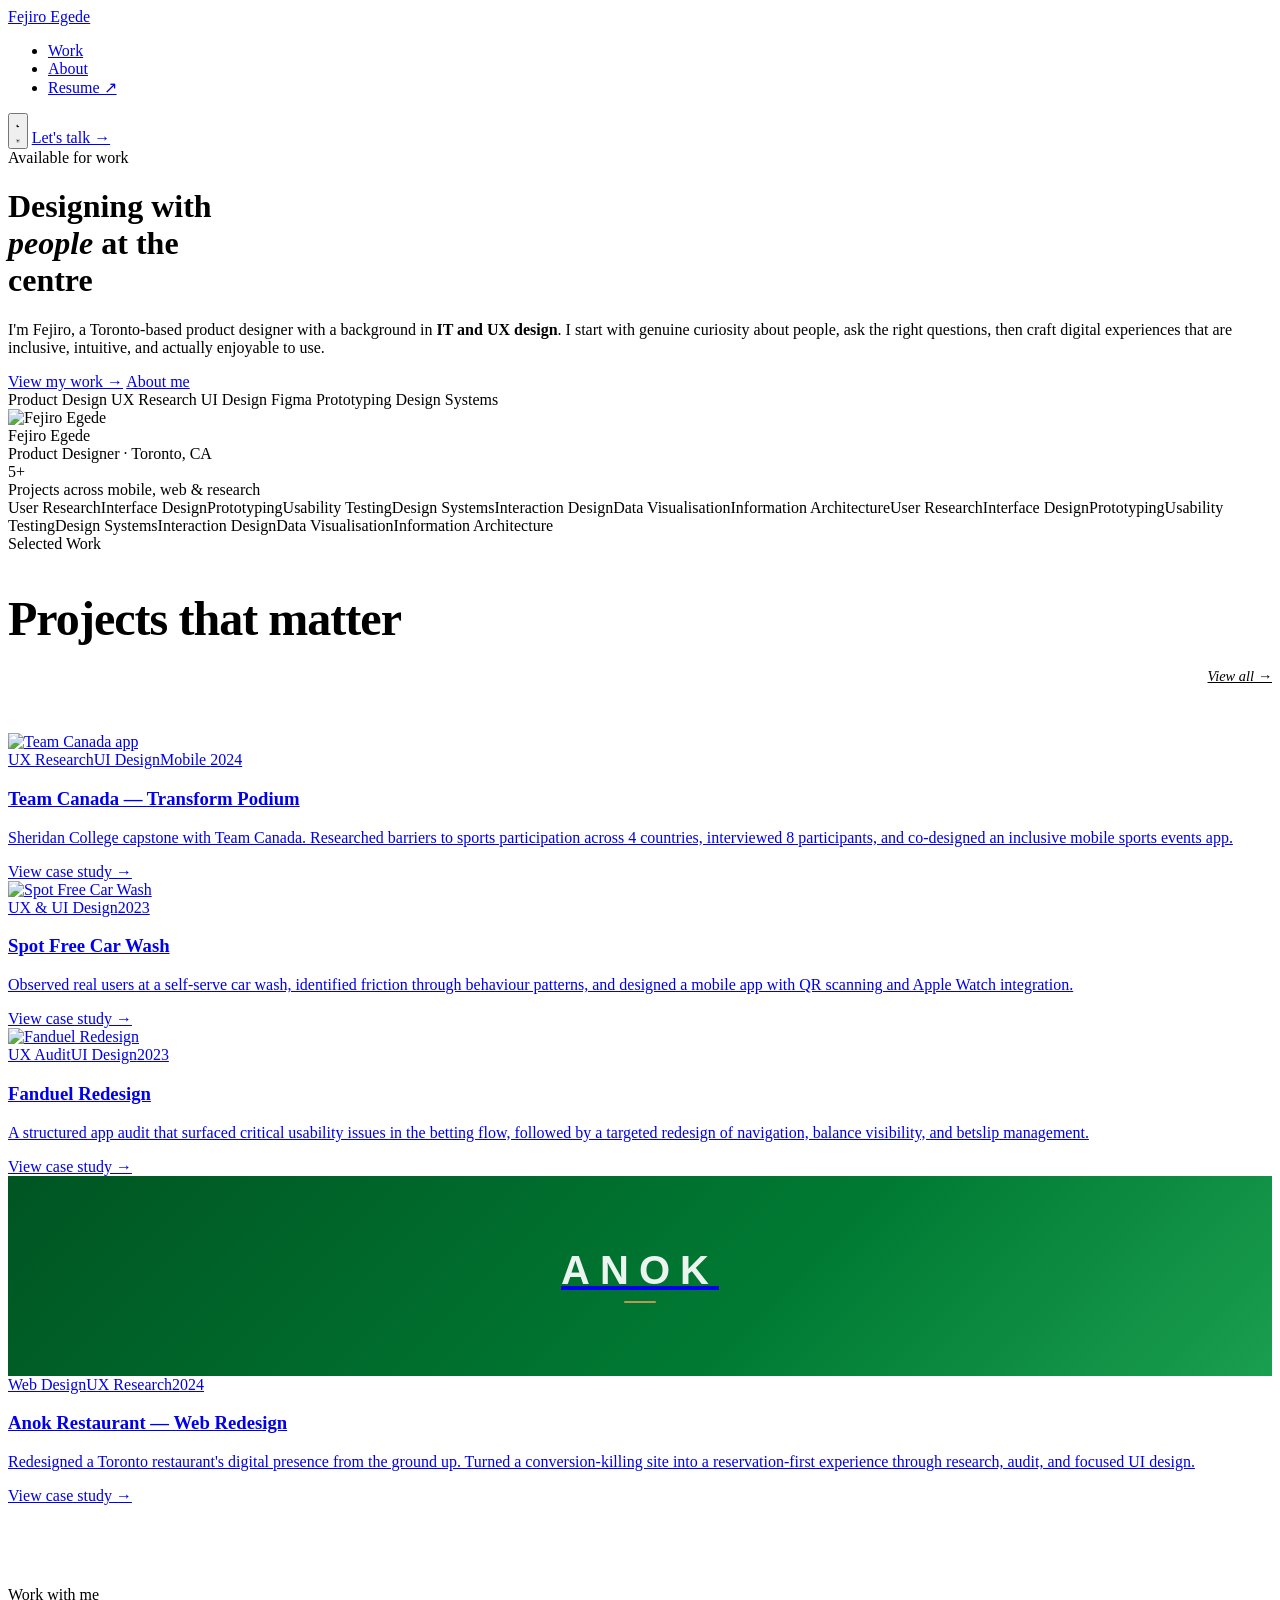
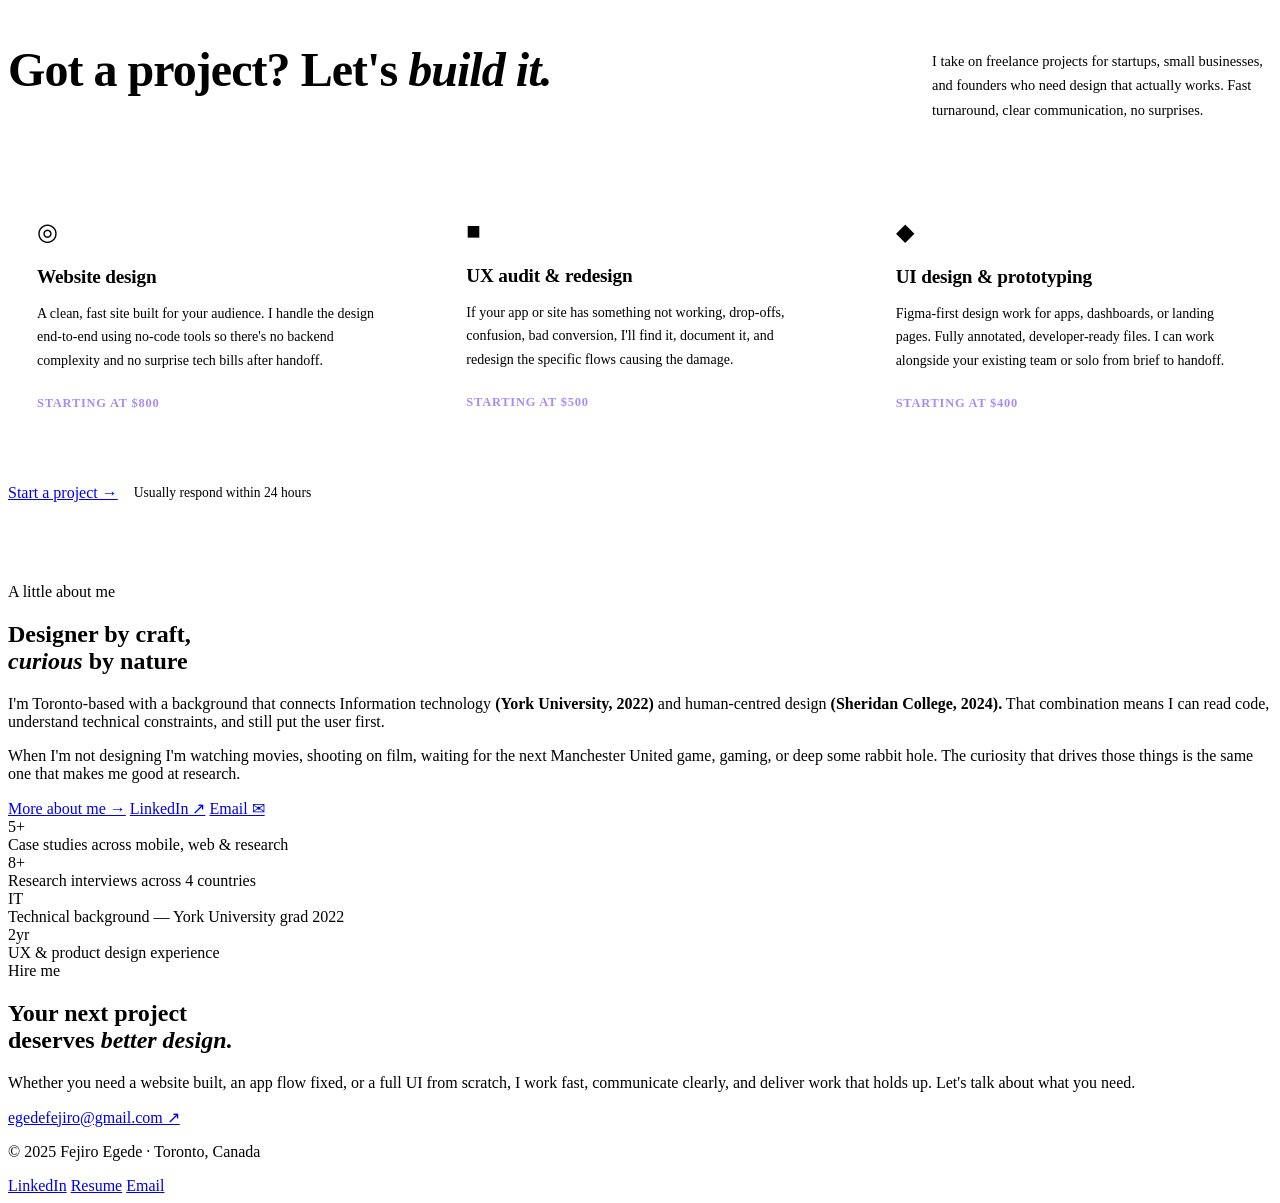
==== commit 7264e73b: "Add files via upload" ====
--- a/index.html
+++ b/index.html
@@ -6,6 +6,74 @@
 <title>Fejiro Egede — Product Designer</title>
 <meta name="description" content="Toronto-based product designer crafting inclusive, human-centred digital experiences.">
 <link rel="stylesheet" href="css/style.css">
+<style>
+  /* Services section */
+  .services-section {
+    border-top: 1px solid var(--border, rgba(255,255,255,0.08));
+    border-bottom: 1px solid var(--border, rgba(255,255,255,0.08));
+    padding: 5rem 0;
+  }
+  .services-intro {
+    margin-bottom: 3rem;
+    display: flex;
+    justify-content: space-between;
+    align-items: flex-end;
+    gap: 2rem;
+    flex-wrap: wrap;
+  }
+  .services-grid {
+    display: grid;
+    grid-template-columns: repeat(3, 1fr);
+    gap: 1.5rem;
+  }
+  .service-card {
+    background: var(--surface, rgba(255,255,255,0.04));
+    border: 1px solid var(--border, rgba(255,255,255,0.08));
+    border-radius: 12px;
+    padding: 2rem 1.75rem;
+    transition: border-color 0.2s, transform 0.2s;
+  }
+  .service-card:hover {
+    border-color: var(--accent, #a78bfa);
+    transform: translateY(-2px);
+  }
+  .service-icon {
+    font-size: 1.5rem;
+    margin-bottom: 1.25rem;
+    display: block;
+  }
+  .service-card h3 {
+    font-family: var(--font-serif);
+    font-size: 1.2rem;
+    font-weight: 600;
+    margin-bottom: 0.75rem;
+    color: var(--text-1);
+    letter-spacing: -0.01em;
+  }
+  .service-card p {
+    font-size: 0.875rem;
+    color: var(--text-2);
+    line-height: 1.7;
+    margin-bottom: 1.25rem;
+  }
+  .service-price {
+    font-size: 0.78rem;
+    font-weight: 600;
+    letter-spacing: 0.06em;
+    text-transform: uppercase;
+    color: var(--accent, #a78bfa);
+  }
+  .services-cta {
+    margin-top: 2.5rem;
+    display: flex;
+    align-items: center;
+    gap: 1rem;
+    flex-wrap: wrap;
+  }
+  @media (max-width: 768px) {
+    .services-grid { grid-template-columns: 1fr; }
+  }
+</style>
 </head>
 <body>
 
@@ -118,6 +186,61 @@
           <span class="project-link">View case study →</span>
         </div>
       </a>
+
+      <!-- NEW: Anok spec project card -->
+      <a href="anok.html" class="project-card fade-up">
+        <div class="project-img" style="background: linear-gradient(135deg, #005522 0%, #007A33 60%, #1a9e4f 100%); display:flex; align-items:center; justify-content:center; min-height: 200px; flex-direction:column; gap:0.5rem;">
+          <span style="font-family:'Inter',sans-serif; font-size:2.5rem; font-weight:700; letter-spacing:0.25em; color:rgba(255,255,255,0.92);">ANOK</span>
+          <span style="display:block; width:32px; height:2px; background:#BA9653; border-radius:2px;"></span>
+        </div>
+        <div class="project-body">
+          <div class="project-meta"><span class="p-tag">Web Design</span><span class="p-tag">UX Research</span><span class="p-year">2024</span></div>
+          <h3>Anok Restaurant — Web Redesign</h3>
+          <p>Redesigned a Toronto restaurant's digital presence from the ground up. Turned a conversion-killing site into a reservation-first experience through research, audit, and focused UI design.</p>
+          <span class="project-link">View case study →</span>
+        </div>
+      </a>
+    </div>
+  </div>
+</section>
+
+<!-- NEW: Freelance services section -->
+<section class="services-section">
+  <div class="container">
+    <div class="services-intro fade-up">
+      <div>
+        <div class="section-label">Work with me</div>
+        <h2 style="font-family:var(--font-serif);font-size:clamp(2rem,4vw,3rem);font-weight:700;letter-spacing:-0.02em;line-height:1.1;color:var(--text-1);">Got a project? Let's <em>build it.</em></h2>
+      </div>
+      <p style="max-width:340px;font-size:0.9rem;color:var(--text-2);line-height:1.7;">I take on freelance projects for startups, small businesses, and founders who need design that actually works. Fast turnaround, clear communication, no surprises.</p>
+    </div>
+
+    <div class="services-grid fade-up">
+      <div class="service-card">
+        <span class="service-icon">&#9678;</span>
+        <h3>Website design</h3>
+        <p>A clean, fast site built for your audience. I handle the design end-to-end using no-code tools so there's no backend complexity and no surprise tech bills after handoff.</p>
+        <span class="service-price">Starting at $800</span>
+      </div>
+
+      <div class="service-card">
+        <span class="service-icon">&#9632;</span>
+        <h3>UX audit &amp; redesign</h3>
+        <p>If your app or site has something not working, drop-offs, confusion, bad conversion, I'll find it, document it, and redesign the specific flows causing the damage.</p>
+        <span class="service-price">Starting at $500</span>
+      </div>
+
+      <div class="service-card">
+        <span class="service-icon">&#9670;</span>
+        <h3>UI design &amp; prototyping</h3>
+        <p>Figma-first design work for apps, dashboards, or landing pages. Fully annotated, developer-ready files. I can work alongside your existing team or solo from brief to handoff.</p>
+        <span class="service-price">Starting at $400</span>
+      </div>
+    </div>
+
+    <div class="services-cta fade-up">
+      <a href="mailto:egedefejiro@gmail.com?subject=Project enquiry" class="btn-primary">Start a project →</a>
+      <span style="font-size:0.85rem;color:var(--text-2);">Usually respond within 24 hours</span>
     </div>
   </div>
 </section>
@@ -149,10 +272,10 @@
 <section class="section">
   <div class="container">
     <div class="contact-cta fade-up">
-      <div class="section-label" style="justify-content:center;">Get in touch</div>
-      <h2>Got a project<br>in <em>mind?</em></h2>
-      <p>Open to freelance work, collaborations, and full-time opportunities. If you have a problem worth solving, I'd love to hear about it.</p>
-      <a href="mailto:egedefejiro@gmail.com?subject=Hi Fejiro" class="contact-email">egedefejiro@gmail.com ↗</a>
+      <div class="section-label" style="justify-content:center;">Hire me</div>
+      <h2>Your next project<br>deserves <em>better design.</em></h2>
+      <p>Whether you need a website built, an app flow fixed, or a full UI from scratch, I work fast, communicate clearly, and deliver work that holds up. Let's talk about what you need.</p>
+      <a href="mailto:egedefejiro@gmail.com?subject=Project enquiry" class="contact-email">egedefejiro@gmail.com ↗</a>
     </div>
   </div>
 </section>
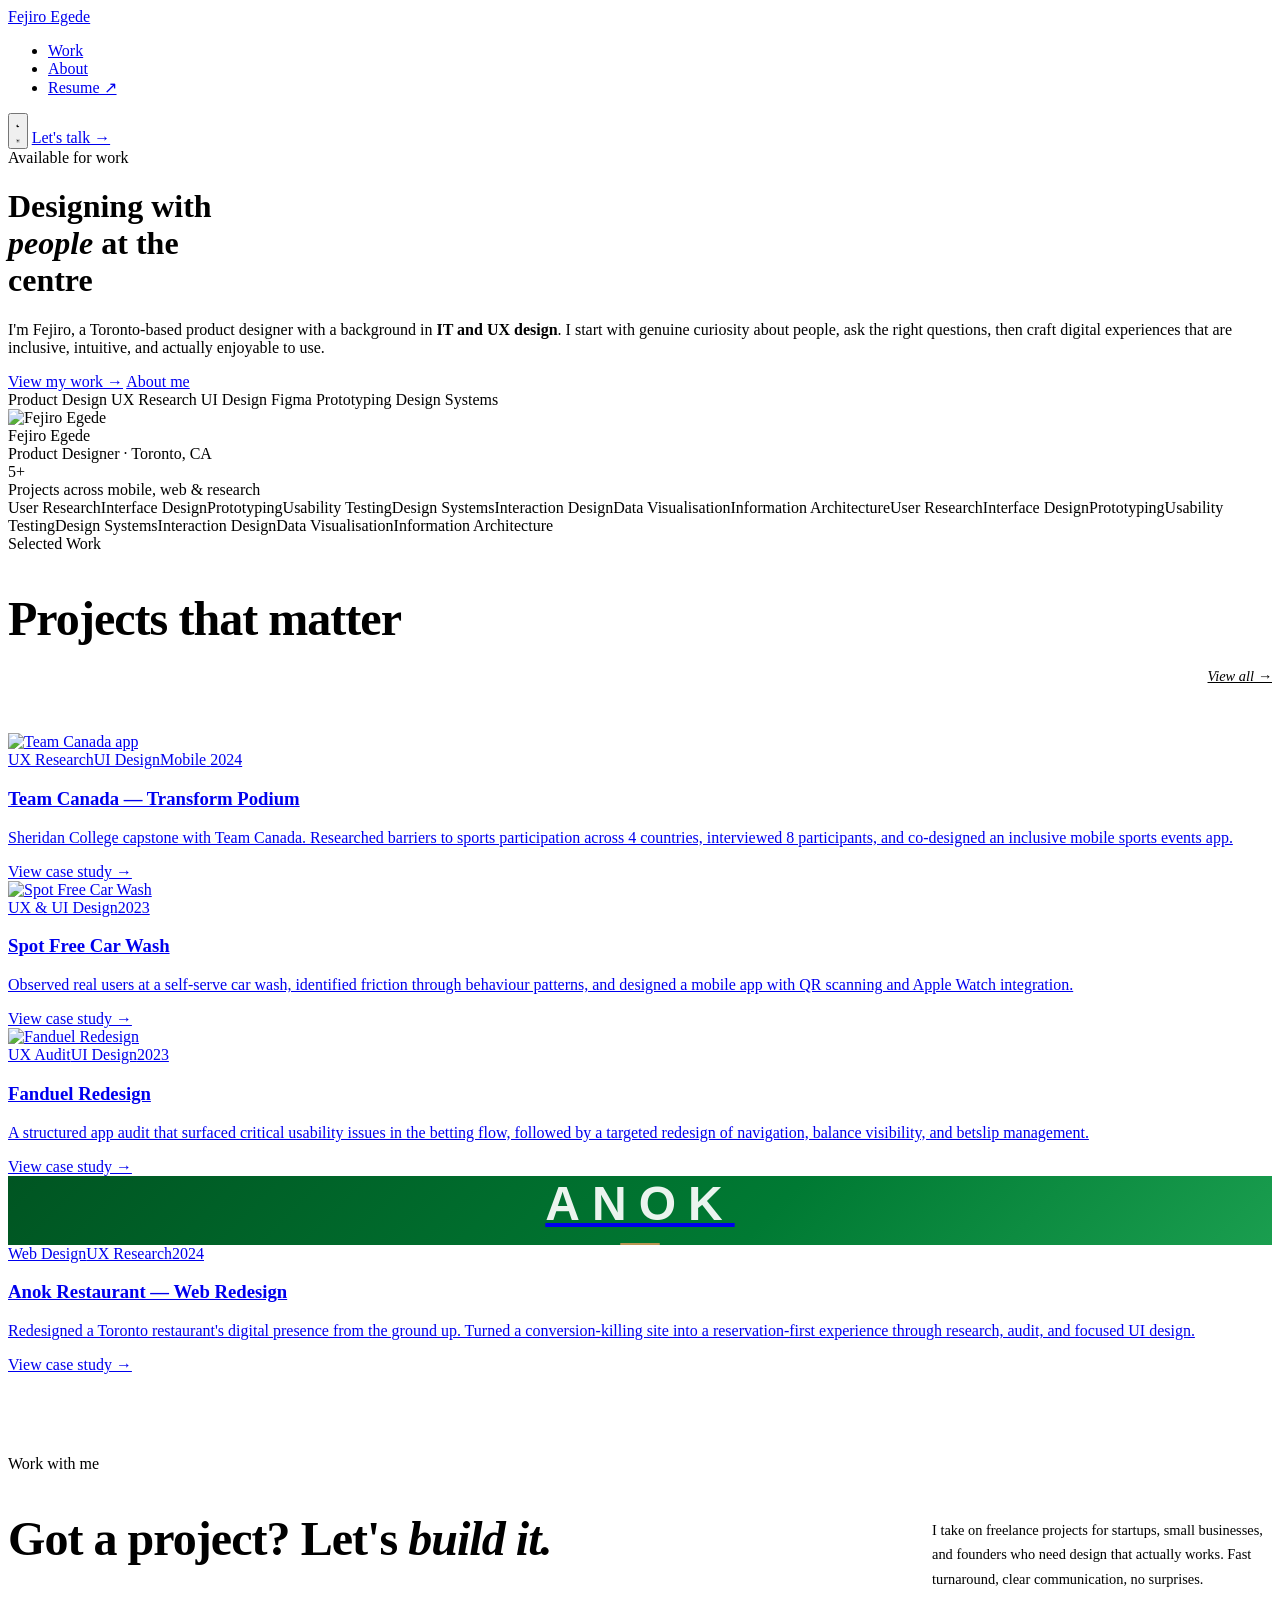
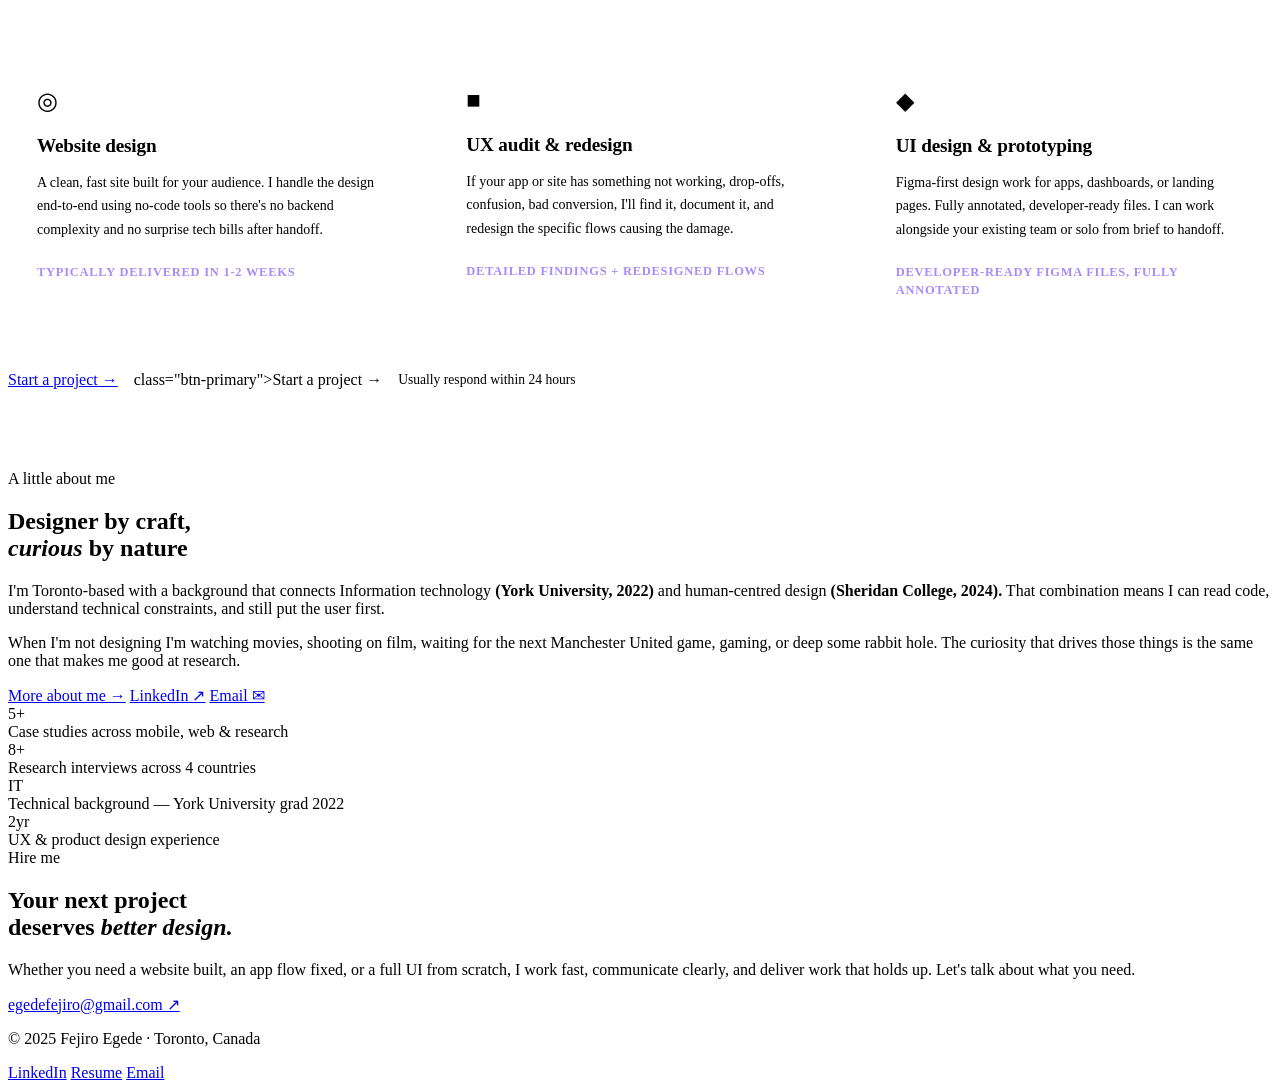
==== commit 361aea8a: "Update index.html" ====
--- a/index.html
+++ b/index.html
@@ -89,7 +89,7 @@
       <svg class="icon-moon" viewBox="0 0 24 24"><path d="M21 12.79A9 9 0 1 1 11.21 3 7 7 0 0 0 21 12.79z"/></svg>
       <svg class="icon-sun" viewBox="0 0 24 24"><circle cx="12" cy="12" r="5"/><line x1="12" y1="1" x2="12" y2="3" stroke-width="2" stroke-linecap="round" stroke="currentColor"/><line x1="12" y1="21" x2="12" y2="23" stroke-width="2" stroke-linecap="round" stroke="currentColor"/><line x1="4.22" y1="4.22" x2="5.64" y2="5.64" stroke-width="2" stroke-linecap="round" stroke="currentColor"/><line x1="18.36" y1="18.36" x2="19.78" y2="19.78" stroke-width="2" stroke-linecap="round" stroke="currentColor"/><line x1="1" y1="12" x2="3" y2="12" stroke-width="2" stroke-linecap="round" stroke="currentColor"/><line x1="21" y1="12" x2="23" y2="12" stroke-width="2" stroke-linecap="round" stroke="currentColor"/><line x1="4.22" y1="19.78" x2="5.64" y2="18.36" stroke-width="2" stroke-linecap="round" stroke="currentColor"/><line x1="18.36" y1="5.64" x2="19.78" y2="4.22" stroke-width="2" stroke-linecap="round" stroke="currentColor"/></svg>
     </button>
-    <a href="mailto:egedefejiro@gmail.com" class="btn-nav">Let's talk →</a>
+    <a href="/cdn-cgi/l/email-protection#51343634353437343b38233e11363c30383d7f323e3c" class="btn-nav">Let's talk →</a>
   </div>
 </nav>
 
@@ -188,10 +188,10 @@
       </a>
 
       <!-- NEW: Anok spec project card -->
-      <a href="anok.html" class="project-card fade-up">
-        <div class="project-img" style="background: linear-gradient(135deg, #005522 0%, #007A33 60%, #1a9e4f 100%); display:flex; align-items:center; justify-content:center; min-height: 200px; flex-direction:column; gap:0.5rem;">
-          <span style="font-family:'Inter',sans-serif; font-size:2.5rem; font-weight:700; letter-spacing:0.25em; color:rgba(255,255,255,0.92);">ANOK</span>
-          <span style="display:block; width:32px; height:2px; background:#BA9653; border-radius:2px;"></span>
+      <a href="projects/anok.html" class="project-card wide fade-up">
+        <div class="project-img" style="background: linear-gradient(135deg, #005522 0%, #007A33 60%, #1a9e4f 100%); display:flex; align-items:center; justify-content:center; flex-direction:column; gap:0.75rem;">
+          <span style="font-family:'Inter',sans-serif; font-size:3rem; font-weight:700; letter-spacing:0.25em; color:rgba(255,255,255,0.92);">ANOK</span>
+          <span style="display:block; width:40px; height:2px; background:#BA9653; border-radius:2px;"></span>
         </div>
         <div class="project-body">
           <div class="project-meta"><span class="p-tag">Web Design</span><span class="p-tag">UX Research</span><span class="p-year">2024</span></div>
@@ -220,26 +220,26 @@
         <span class="service-icon">&#9678;</span>
         <h3>Website design</h3>
         <p>A clean, fast site built for your audience. I handle the design end-to-end using no-code tools so there's no backend complexity and no surprise tech bills after handoff.</p>
-        <span class="service-price">Starting at $800</span>
+        <span class="service-price">Typically delivered in 1-2 weeks</span>
       </div>
 
       <div class="service-card">
         <span class="service-icon">&#9632;</span>
         <h3>UX audit &amp; redesign</h3>
         <p>If your app or site has something not working, drop-offs, confusion, bad conversion, I'll find it, document it, and redesign the specific flows causing the damage.</p>
-        <span class="service-price">Starting at $500</span>
+        <span class="service-price">Detailed findings + redesigned flows</span>
       </div>
 
       <div class="service-card">
         <span class="service-icon">&#9670;</span>
         <h3>UI design &amp; prototyping</h3>
         <p>Figma-first design work for apps, dashboards, or landing pages. Fully annotated, developer-ready files. I can work alongside your existing team or solo from brief to handoff.</p>
-        <span class="service-price">Starting at $400</span>
+        <span class="service-price">Developer-ready Figma files, fully annotated</span>
       </div>
     </div>
 
     <div class="services-cta fade-up">
-      <a href="mailto:egedefejiro@gmail.com?subject=Project enquiry" class="btn-primary">Start a project →</a>
+    <a onclick="window.location='mailto:egedefejiro@gmail.com?subject=Project enquiry'" href="#" class="btn-primary">Start a project →</a> class="btn-primary">Start a project →</a>
       <span style="font-size:0.85rem;color:var(--text-2);">Usually respond within 24 hours</span>
     </div>
   </div>
@@ -256,7 +256,7 @@
         <div class="about-links">
           <a href="about.html" class="about-link">More about me →</a>
           <a href="https://www.linkedin.com/in/fejiroegede" target="_blank" class="about-link">LinkedIn ↗</a>
-          <a href="mailto:egedefejiro@gmail.com" class="about-link">Email ✉</a>
+          <a onclick="window.location='mailto:egedefejiro@gmail.com'" href="#" class="about-link">Email ✉</a>
         </div>
       </div>
       <div class="stats-grid fade-up">
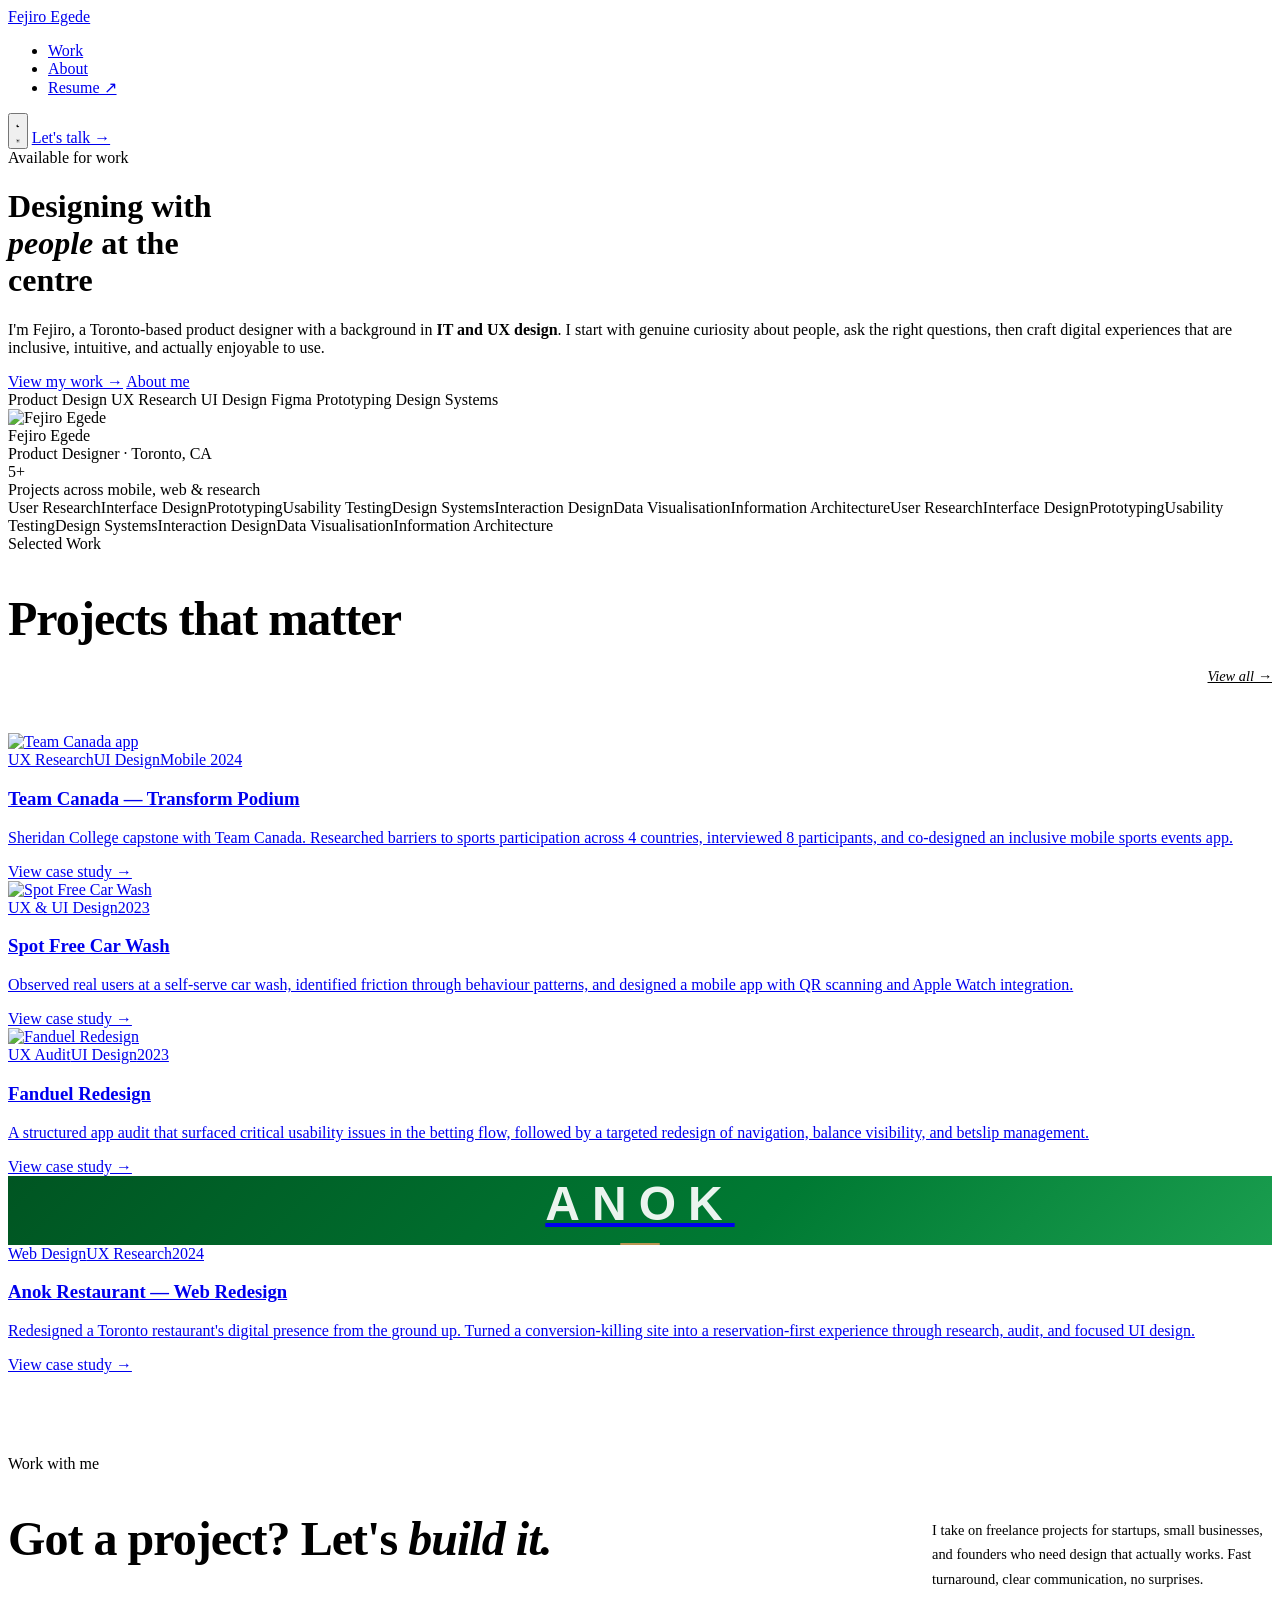
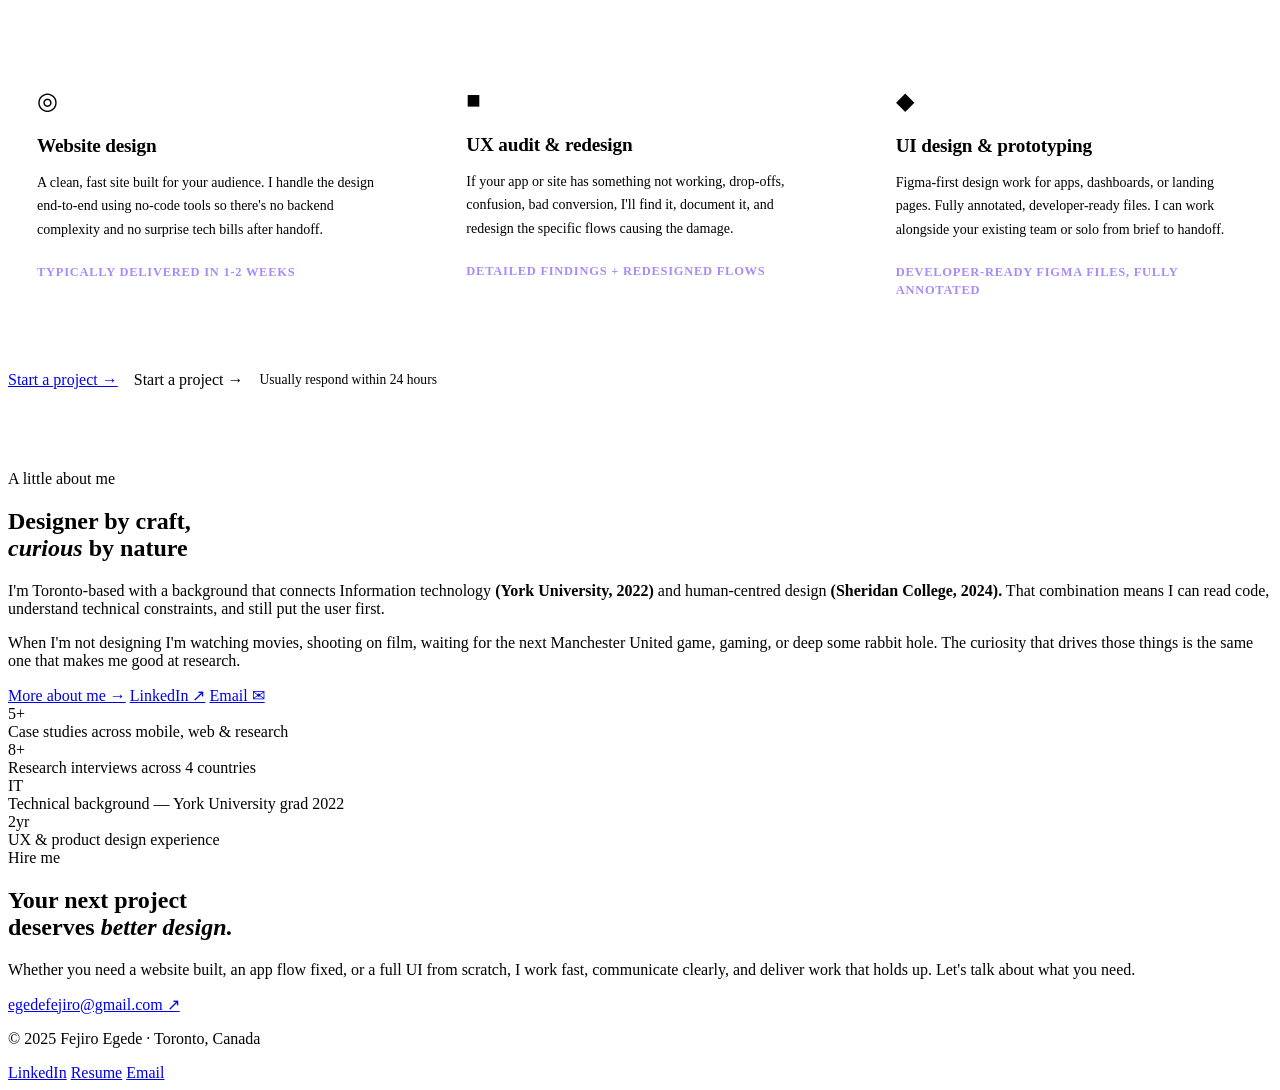
==== commit 7dded596: "Update index.html" ====
--- a/index.html
+++ b/index.html
@@ -239,7 +239,7 @@
     </div>
 
     <div class="services-cta fade-up">
-    <a onclick="window.location='mailto:egedefejiro@gmail.com?subject=Project enquiry'" href="#" class="btn-primary">Start a project →</a> class="btn-primary">Start a project →</a>
+    <a onclick="window.location='mailto:egedefejiro@gmail.com?subject=Project enquiry'" href="#">Start a project →</a>Start a project →</a>
       <span style="font-size:0.85rem;color:var(--text-2);">Usually respond within 24 hours</span>
     </div>
   </div>
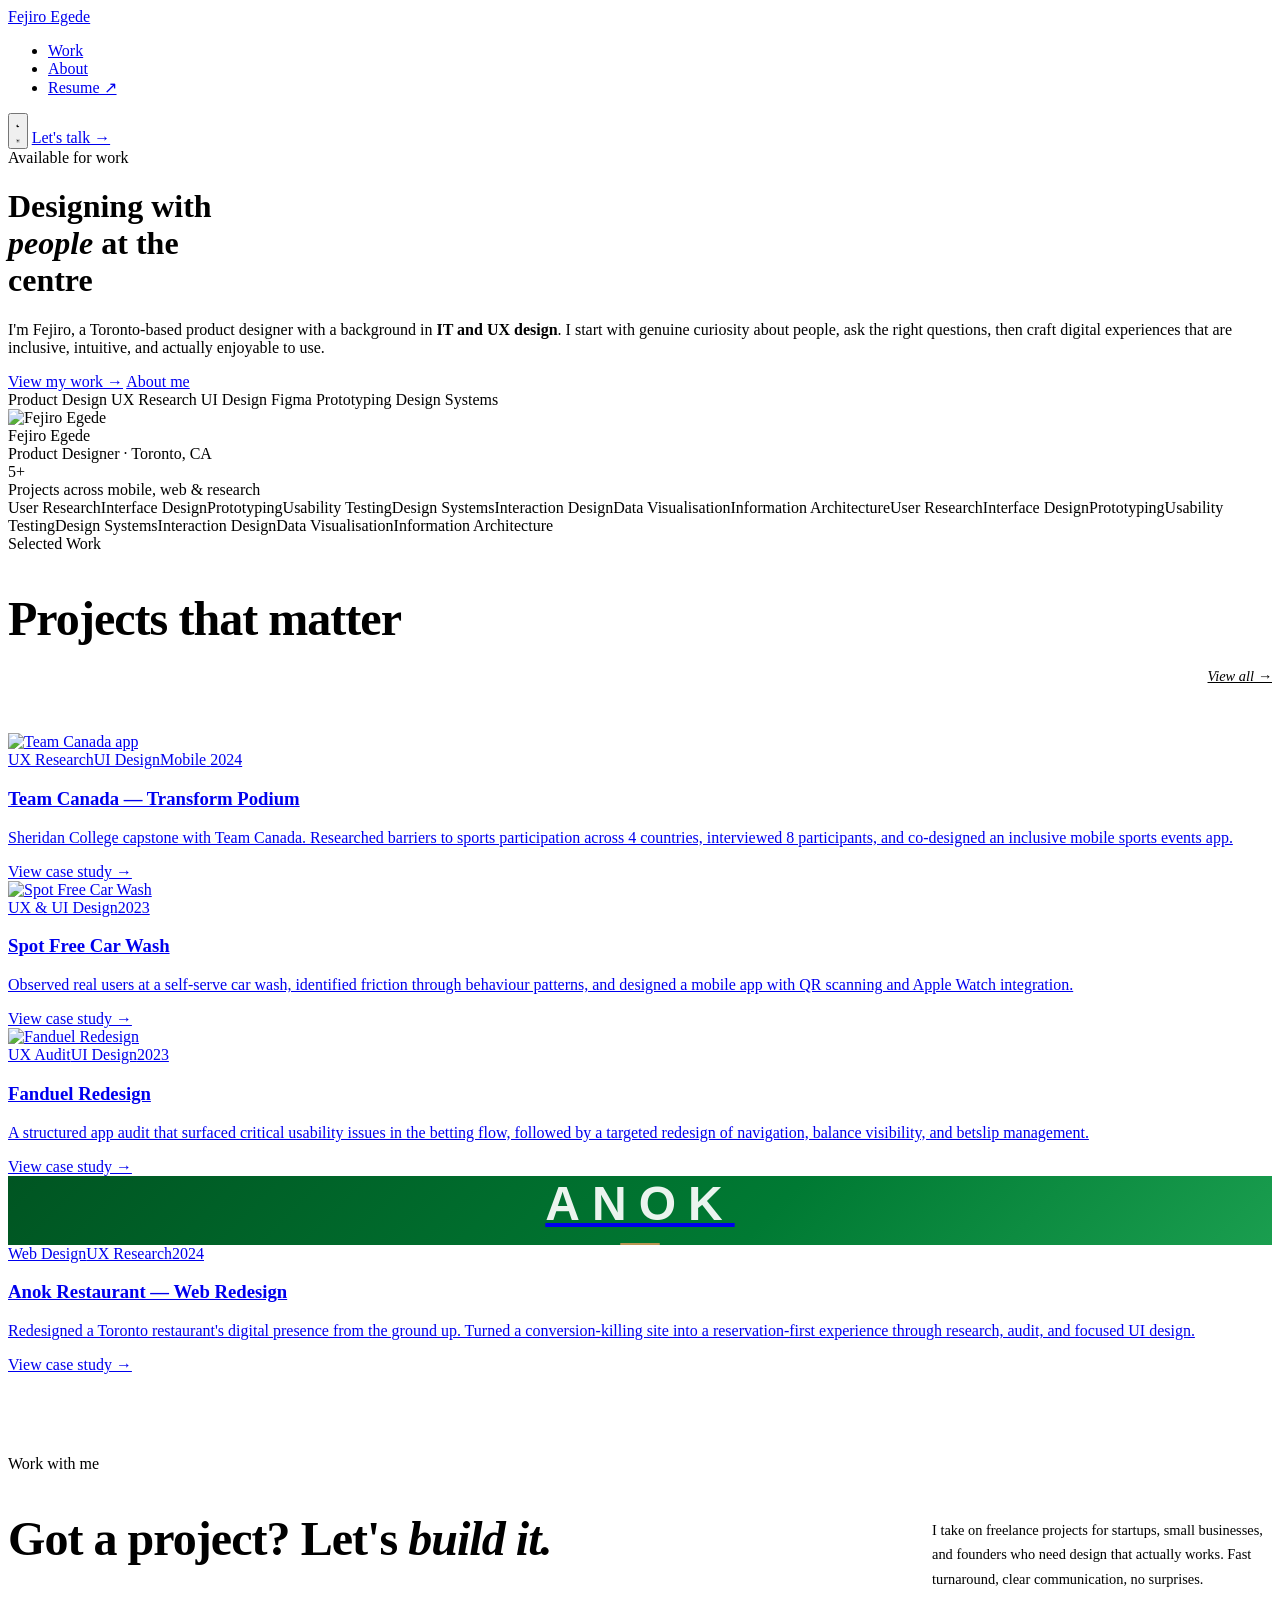
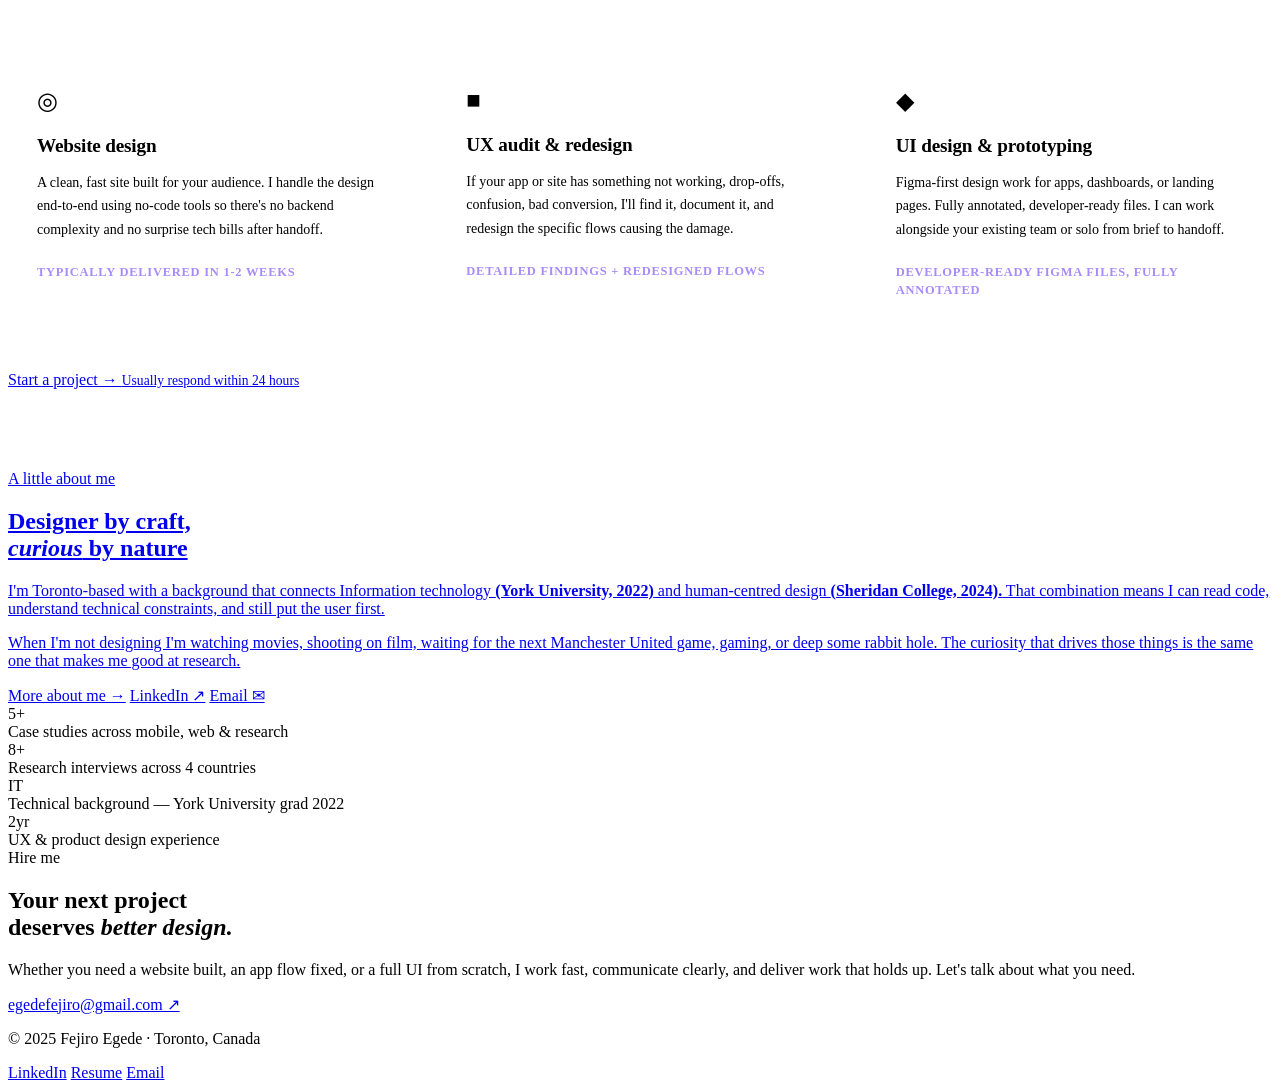
==== commit add8ac07: "Update index.html" ====
--- a/index.html
+++ b/index.html
@@ -239,7 +239,7 @@
     </div>
 
     <div class="services-cta fade-up">
-    <a onclick="window.location='mailto:egedefejiro@gmail.com?subject=Project enquiry'" href="#">Start a project →</a>Start a project →</a>
+    <a onclick="window.location='mailto:egedefejiro@gmail.com?subject=Project enquiry'" href="#">Start a project →
       <span style="font-size:0.85rem;color:var(--text-2);">Usually respond within 24 hours</span>
     </div>
   </div>
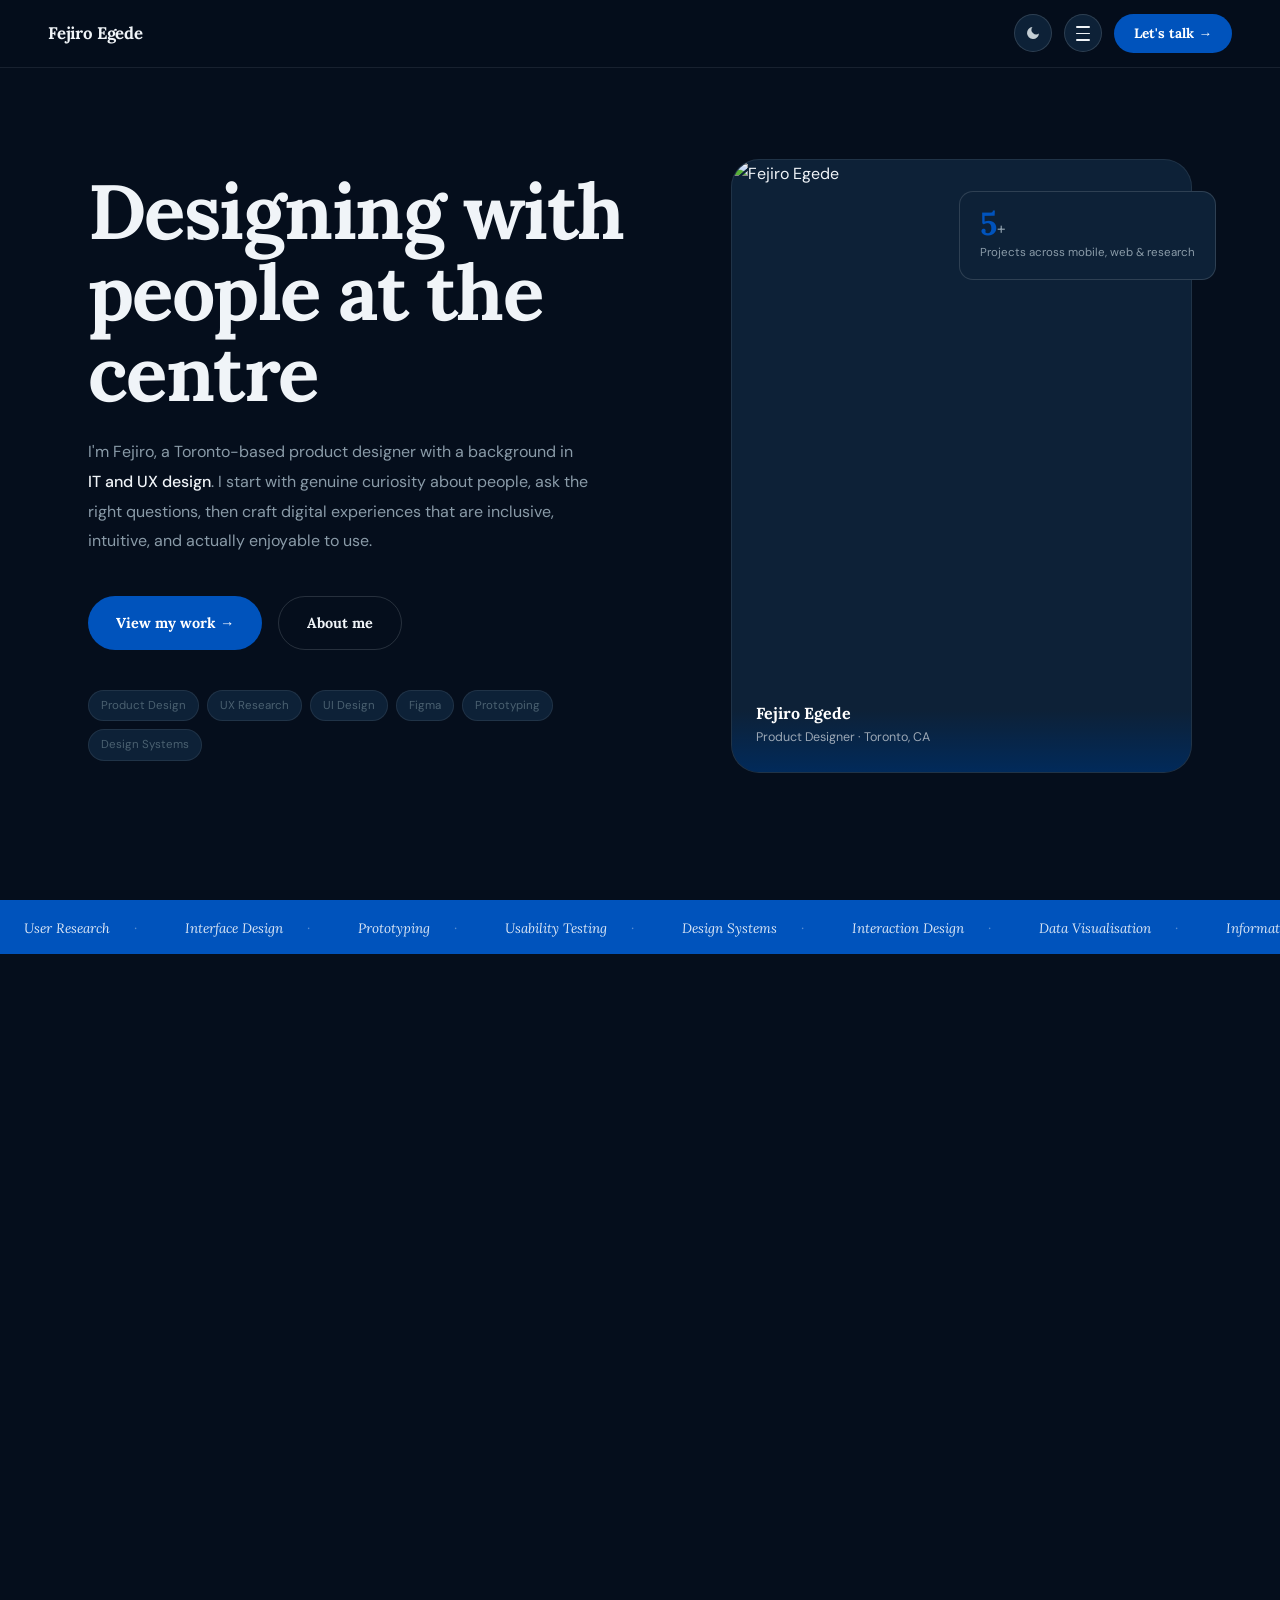
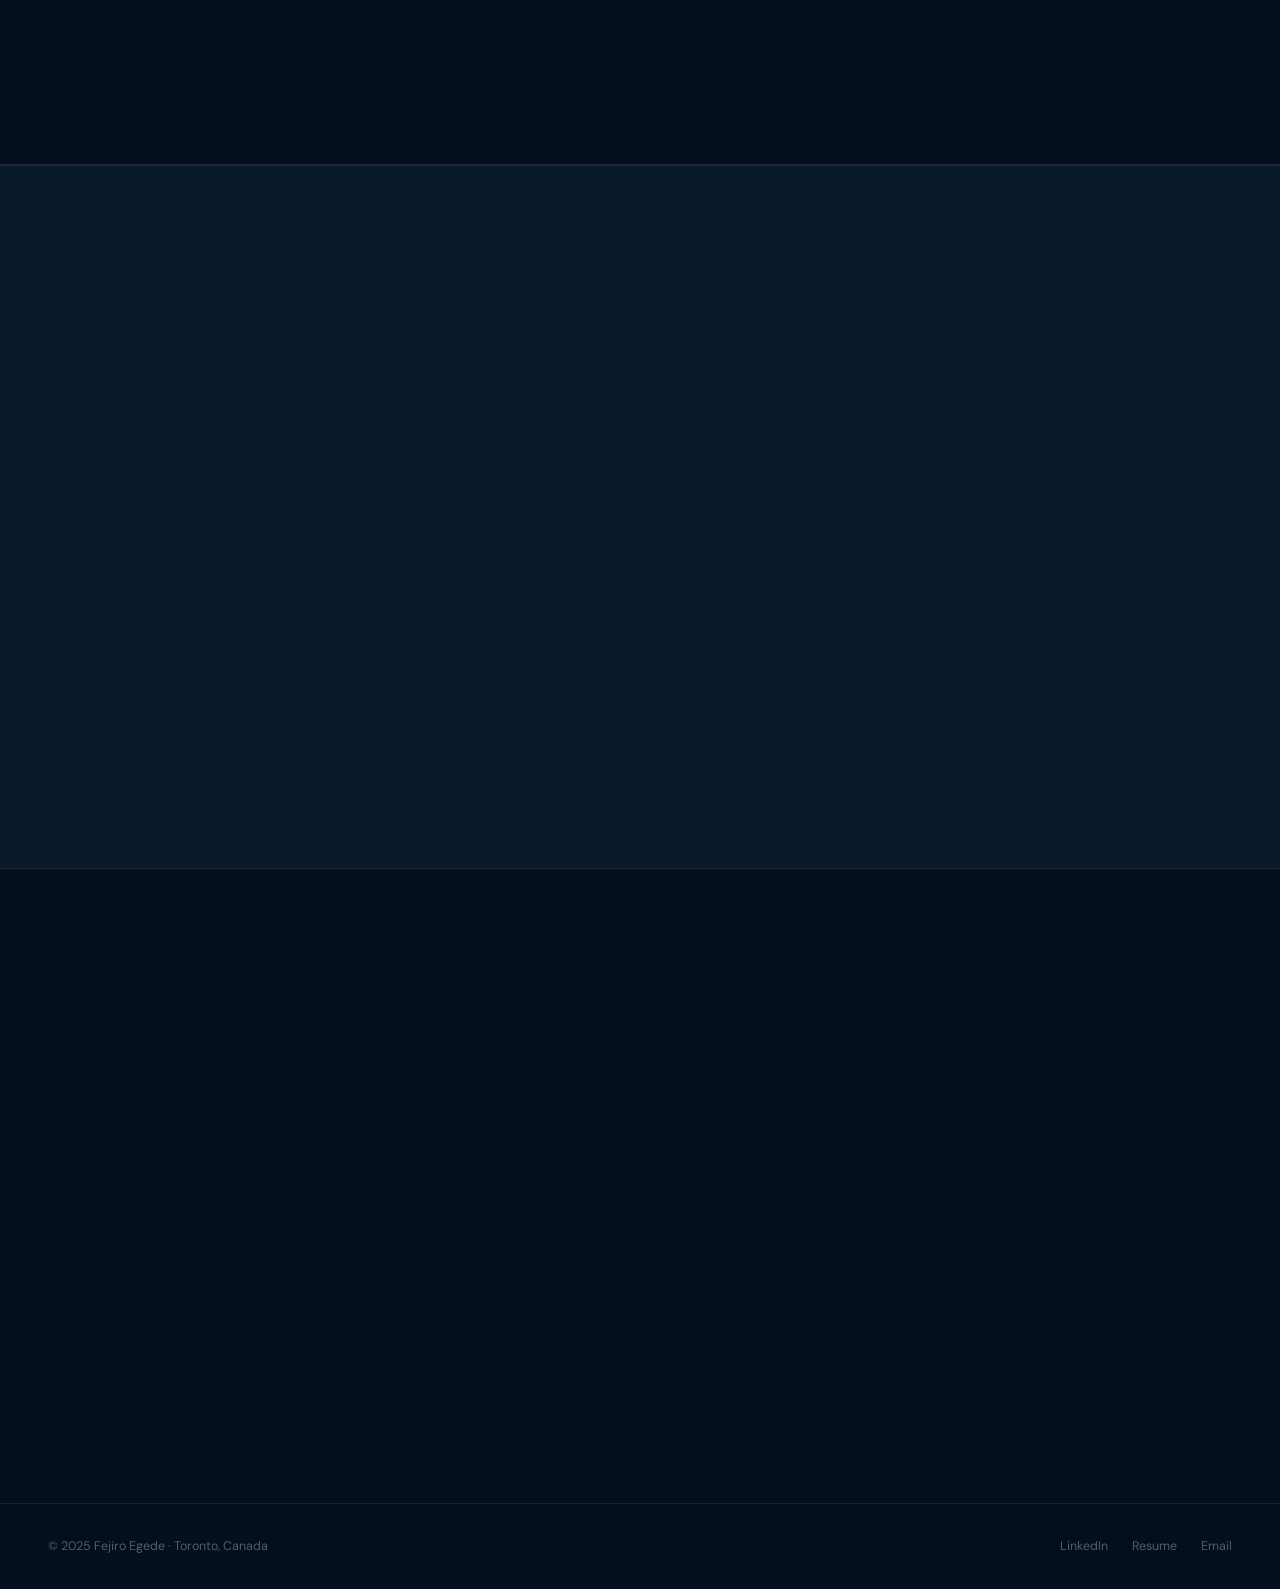
==== commit c207769d: "Add files via upload" ====
--- a/index.html
+++ b/index.html
@@ -3,101 +3,39 @@
 <head>
 <meta charset="UTF-8">
 <meta name="viewport" content="width=device-width, initial-scale=1.0">
-<title>Fejiro Egede — Product Designer</title>
+<title>Fejiro Egede: Product Designer</title>
 <meta name="description" content="Toronto-based product designer crafting inclusive, human-centred digital experiences.">
+<link rel="icon" type="image/svg+xml" href="favicon.svg">
 <link rel="stylesheet" href="css/style.css">
-<style>
-  /* Services section */
-  .services-section {
-    border-top: 1px solid var(--border, rgba(255,255,255,0.08));
-    border-bottom: 1px solid var(--border, rgba(255,255,255,0.08));
-    padding: 5rem 0;
-  }
-  .services-intro {
-    margin-bottom: 3rem;
-    display: flex;
-    justify-content: space-between;
-    align-items: flex-end;
-    gap: 2rem;
-    flex-wrap: wrap;
-  }
-  .services-grid {
-    display: grid;
-    grid-template-columns: repeat(3, 1fr);
-    gap: 1.5rem;
-  }
-  .service-card {
-    background: var(--surface, rgba(255,255,255,0.04));
-    border: 1px solid var(--border, rgba(255,255,255,0.08));
-    border-radius: 12px;
-    padding: 2rem 1.75rem;
-    transition: border-color 0.2s, transform 0.2s;
-  }
-  .service-card:hover {
-    border-color: var(--accent, #a78bfa);
-    transform: translateY(-2px);
-  }
-  .service-icon {
-    font-size: 1.5rem;
-    margin-bottom: 1.25rem;
-    display: block;
-  }
-  .service-card h3 {
-    font-family: var(--font-serif);
-    font-size: 1.2rem;
-    font-weight: 600;
-    margin-bottom: 0.75rem;
-    color: var(--text-1);
-    letter-spacing: -0.01em;
-  }
-  .service-card p {
-    font-size: 0.875rem;
-    color: var(--text-2);
-    line-height: 1.7;
-    margin-bottom: 1.25rem;
-  }
-  .service-price {
-    font-size: 0.78rem;
-    font-weight: 600;
-    letter-spacing: 0.06em;
-    text-transform: uppercase;
-    color: var(--accent, #a78bfa);
-  }
-  .services-cta {
-    margin-top: 2.5rem;
-    display: flex;
-    align-items: center;
-    gap: 1rem;
-    flex-wrap: wrap;
-  }
-  @media (max-width: 768px) {
-    .services-grid { grid-template-columns: 1fr; }
-  }
-</style>
 </head>
 <body>
 
-<nav class="nav">
+<nav class="nav" id="main-nav">
   <a href="index.html" class="nav-logo">Fejiro Egede</a>
-  <ul class="nav-links">
-    <li><a href="work.html">Work</a></li>
-    <li><a href="about.html">About</a></li>
-    <li><a href="https://drive.google.com/file/d/1DaPb4EcxR5xhZrK5H-Q9EDbVGoZlk_z4/view" target="_blank">Resume ↗</a></li>
-  </ul>
   <div class="nav-right">
     <button class="theme-btn" id="theme-btn" aria-label="Toggle theme">
       <svg class="icon-moon" viewBox="0 0 24 24"><path d="M21 12.79A9 9 0 1 1 11.21 3 7 7 0 0 0 21 12.79z"/></svg>
       <svg class="icon-sun" viewBox="0 0 24 24"><circle cx="12" cy="12" r="5"/><line x1="12" y1="1" x2="12" y2="3" stroke-width="2" stroke-linecap="round" stroke="currentColor"/><line x1="12" y1="21" x2="12" y2="23" stroke-width="2" stroke-linecap="round" stroke="currentColor"/><line x1="4.22" y1="4.22" x2="5.64" y2="5.64" stroke-width="2" stroke-linecap="round" stroke="currentColor"/><line x1="18.36" y1="18.36" x2="19.78" y2="19.78" stroke-width="2" stroke-linecap="round" stroke="currentColor"/><line x1="1" y1="12" x2="3" y2="12" stroke-width="2" stroke-linecap="round" stroke="currentColor"/><line x1="21" y1="12" x2="23" y2="12" stroke-width="2" stroke-linecap="round" stroke="currentColor"/><line x1="4.22" y1="19.78" x2="5.64" y2="18.36" stroke-width="2" stroke-linecap="round" stroke="currentColor"/><line x1="18.36" y1="5.64" x2="19.78" y2="4.22" stroke-width="2" stroke-linecap="round" stroke="currentColor"/></svg>
     </button>
-    <a href="/cdn-cgi/l/email-protection#51343634353437343b38233e11363c30383d7f323e3c" class="btn-nav">Let's talk →</a>
+    <button class="hamburger" id="hamburger" aria-label="Open menu" aria-expanded="false">
+      <span></span><span></span><span></span>
+    </button>
+    <a href="mailto:egedefejiro@gmail.com" class="btn-nav">Let's talk →</a>
   </div>
 </nav>
+
+<div class="mobile-menu" id="mobile-menu" aria-hidden="true">
+  <ul>
+    <li><a href="work.html">Work</a></li>
+    <li><a href="about.html">About</a></li>
+    <li><a href="https://drive.google.com/file/d/1DaPb4EcxR5xhZrK5H-Q9EDbVGoZlk_z4/view" target="_blank">Resume ↗</a></li>
+  </ul>
+</div>
 
 <div class="hero">
   <div class="hero-inner">
     <div class="hero-text">
-      <div class="hero-status">Available for work</div>
-      <h1>Designing with<br><em>people</em> at the<br>centre</h1>
+      <h1>Designing with<br>people at the<br>centre</h1>
       <p class="hero-bio">
         I'm Fejiro, a Toronto-based product designer with a background in <strong>IT and UX design</strong>. I start with genuine curiosity about people, ask the right questions, then craft digital experiences that are inclusive, intuitive, and actually enjoyable to use.
       </p>
@@ -124,7 +62,7 @@
         </div>
       </div>
       <div class="hero-card">
-        <div class="hero-card-num">5<span style="font-size:1rem;color:var(--text-2)">+</span></div>
+        <div class="hero-card-num">5<span>+</span></div>
         <div class="hero-card-label">Projects across mobile, web &amp; research</div>
       </div>
     </div>
@@ -139,14 +77,13 @@
 
 <section class="section">
   <div class="container">
-    <div class="fade-up" style="margin-bottom:3rem;display:flex;justify-content:space-between;align-items:flex-end;gap:2rem;flex-wrap:wrap;">
+    <div class="fade-up section-row-header">
       <div>
         <div class="section-label">Selected Work</div>
-        <h2 style="font-family:var(--font-serif);font-size:clamp(2rem,4vw,3rem);font-weight:700;letter-spacing:-0.02em;line-height:1.1;color:var(--text-1);">Projects that matter</h2>
-      </div>
-      <a href="work.html" style="font-family:var(--font-serif);font-style:italic;font-size:0.9rem;color:var(--accent);">View all →</a>
-    </div>
-
+        <h2 class="section-heading">Projects that matter</h2>
+      </div>
+      <a href="work.html" class="view-all-link">View all →</a>
+    </div>
     <div class="work-grid">
       <a href="projects/team-canada.html" class="project-card wide fade-up">
         <div class="project-img">
@@ -157,7 +94,7 @@
             <span class="p-tag">UX Research</span><span class="p-tag">UI Design</span><span class="p-tag">Mobile</span>
             <span class="p-year">2024</span>
           </div>
-          <h3>Team Canada — Transform Podium</h3>
+          <h3>Team Canada: Transform Podium</h3>
           <p>Sheridan College capstone with Team Canada. Researched barriers to sports participation across 4 countries, interviewed 8 participants, and co-designed an inclusive mobile sports events app.</p>
           <span class="project-link">View case study →</span>
         </div>
@@ -168,7 +105,7 @@
           <img src="https://framerusercontent.com/images/laLaqv4R4MC1QDMKFH6kRpyAME.png" alt="Spot Free Car Wash" />
         </div>
         <div class="project-body">
-          <div class="project-meta"><span class="p-tag">UX & UI Design</span><span class="p-year">2023</span></div>
+          <div class="project-meta"><span class="p-tag">UX &amp; UI Design</span><span class="p-year">2023</span></div>
           <h3>Spot Free Car Wash</h3>
           <p>Observed real users at a self-serve car wash, identified friction through behaviour patterns, and designed a mobile app with QR scanning and Apple Watch integration.</p>
           <span class="project-link">View case study →</span>
@@ -187,15 +124,14 @@
         </div>
       </a>
 
-      <!-- NEW: Anok spec project card -->
       <a href="projects/anok.html" class="project-card wide fade-up">
-        <div class="project-img" style="background: linear-gradient(135deg, #005522 0%, #007A33 60%, #1a9e4f 100%); display:flex; align-items:center; justify-content:center; flex-direction:column; gap:0.75rem;">
-          <span style="font-family:'Inter',sans-serif; font-size:3rem; font-weight:700; letter-spacing:0.25em; color:rgba(255,255,255,0.92);">ANOK</span>
-          <span style="display:block; width:40px; height:2px; background:#BA9653; border-radius:2px;"></span>
+        <div class="project-img" style="background:linear-gradient(135deg,#005522 0%,#007A33 60%,#1a9e4f 100%);display:flex;align-items:center;justify-content:center;flex-direction:column;gap:0.75rem;">
+          <span style="font-family:var(--font-serif);font-size:3rem;font-weight:700;letter-spacing:0.18em;color:rgba(255,255,255,0.92);">ANOK</span>
+          <span style="display:block;width:40px;height:2px;background:#BA9653;border-radius:2px;"></span>
         </div>
         <div class="project-body">
           <div class="project-meta"><span class="p-tag">Web Design</span><span class="p-tag">UX Research</span><span class="p-year">2024</span></div>
-          <h3>Anok Restaurant — Web Redesign</h3>
+          <h3>Anok Restaurant: Web Redesign</h3>
           <p>Redesigned a Toronto restaurant's digital presence from the ground up. Turned a conversion-killing site into a reservation-first experience through research, audit, and focused UI design.</p>
           <span class="project-link">View case study →</span>
         </div>
@@ -204,43 +140,44 @@
   </div>
 </section>
 
-<!-- NEW: Freelance services section -->
 <section class="services-section">
   <div class="container">
     <div class="services-intro fade-up">
       <div>
         <div class="section-label">Work with me</div>
-        <h2 style="font-family:var(--font-serif);font-size:clamp(2rem,4vw,3rem);font-weight:700;letter-spacing:-0.02em;line-height:1.1;color:var(--text-1);">Got a project? Let's <em>build it.</em></h2>
-      </div>
-      <p style="max-width:340px;font-size:0.9rem;color:var(--text-2);line-height:1.7;">I take on freelance projects for startups, small businesses, and founders who need design that actually works. Fast turnaround, clear communication, no surprises.</p>
-    </div>
-
+        <h2 class="section-heading">Got a project? Let's build it.</h2>
+      </div>
+      <p class="services-desc">I take on freelance projects for startups, small businesses, and founders who need design that actually works. Fast turnaround, clear communication, no surprises.</p>
+    </div>
     <div class="services-grid fade-up">
       <div class="service-card">
-        <span class="service-icon">&#9678;</span>
+        <span class="service-icon">
+          <svg viewBox="0 0 24 24"><rect x="3" y="3" width="18" height="18" rx="2"/><path d="M3 9h18M9 21V9"/></svg>
+        </span>
         <h3>Website design</h3>
         <p>A clean, fast site built for your audience. I handle the design end-to-end using no-code tools so there's no backend complexity and no surprise tech bills after handoff.</p>
         <span class="service-price">Typically delivered in 1-2 weeks</span>
       </div>
-
       <div class="service-card">
-        <span class="service-icon">&#9632;</span>
+        <span class="service-icon">
+          <svg viewBox="0 0 24 24"><circle cx="11" cy="11" r="8"/><path d="m21 21-4.35-4.35"/></svg>
+        </span>
         <h3>UX audit &amp; redesign</h3>
-        <p>If your app or site has something not working, drop-offs, confusion, bad conversion, I'll find it, document it, and redesign the specific flows causing the damage.</p>
+        <p>If your app or site has something not working: drop-offs, confusion, bad conversion, I'll find it, document it, and redesign the specific flows causing the damage.</p>
         <span class="service-price">Detailed findings + redesigned flows</span>
       </div>
-
       <div class="service-card">
-        <span class="service-icon">&#9670;</span>
+        <span class="service-icon">
+          <svg viewBox="0 0 24 24"><path d="m12 19 7-7 3 3-7 7-3-3z"/><path d="m18 13-1.5-7.5L2 2l3.5 14.5L13 18l5-5z"/><path d="m2 2 7.586 7.586"/><circle cx="11" cy="11" r="2"/></svg>
+        </span>
         <h3>UI design &amp; prototyping</h3>
         <p>Figma-first design work for apps, dashboards, or landing pages. Fully annotated, developer-ready files. I can work alongside your existing team or solo from brief to handoff.</p>
         <span class="service-price">Developer-ready Figma files, fully annotated</span>
       </div>
     </div>
-
     <div class="services-cta fade-up">
-    <a onclick="window.location='mailto:egedefejiro@gmail.com?subject=Project enquiry'" href="#">Start a project →
-      <span style="font-size:0.85rem;color:var(--text-2);">Usually respond within 24 hours</span>
+      <a href="mailto:egedefejiro@gmail.com?subject=Project enquiry" class="btn-primary">Start a project →</a>
+      <span class="cta-note">Usually respond within 24 hours</span>
     </div>
   </div>
 </section>
@@ -250,20 +187,20 @@
     <div class="about-grid">
       <div class="about-text fade-up">
         <div class="section-label">A little about me</div>
-        <h2>Designer by craft,<br><em>curious</em> by nature</h2>
+        <h2>Designer by craft,<br>curious by nature</h2>
         <p>I'm Toronto-based with a background that connects Information technology <strong>(York University, 2022)</strong> and human-centred design <strong>(Sheridan College, 2024).</strong> That combination means I can read code, understand technical constraints, and still put the user first.</p>
-        <p>When I'm not designing I'm watching movies, shooting on film, waiting for the next Manchester United game, gaming, or deep some rabbit hole. The curiosity that drives those things is the same one that makes me good at research.</p>
+        <p>When I'm not designing I'm watching movies, shooting on film, waiting for the next Manchester United game, gaming, or deep in some rabbit hole. The curiosity that drives those things is the same one that makes me good at research.</p>
         <div class="about-links">
           <a href="about.html" class="about-link">More about me →</a>
           <a href="https://www.linkedin.com/in/fejiroegede" target="_blank" class="about-link">LinkedIn ↗</a>
-          <a onclick="window.location='mailto:egedefejiro@gmail.com'" href="#" class="about-link">Email ✉</a>
+          <a href="mailto:egedefejiro@gmail.com" class="about-link">Email</a>
         </div>
       </div>
       <div class="stats-grid fade-up">
-        <div class="stat-box"><div class="stat-num">5<span>+</span></div><div class="stat-desc">Case studies across mobile, web & research</div></div>
+        <div class="stat-box"><div class="stat-num">5<span>+</span></div><div class="stat-desc">Case studies across mobile, web &amp; research</div></div>
         <div class="stat-box"><div class="stat-num">8<span>+</span></div><div class="stat-desc">Research interviews across 4 countries</div></div>
-        <div class="stat-box"><div class="stat-num">IT</div><div class="stat-desc">Technical background — York University grad 2022</div></div>
-        <div class="stat-box"><div class="stat-num">2<span>yr</span></div><div class="stat-desc">UX & product design experience</div></div>
+        <div class="stat-box"><div class="stat-num">IT</div><div class="stat-desc">Technical background: York University grad 2022</div></div>
+        <div class="stat-box"><div class="stat-num">2<span>yr</span></div><div class="stat-desc">UX &amp; product design experience</div></div>
       </div>
     </div>
   </div>
@@ -273,7 +210,7 @@
   <div class="container">
     <div class="contact-cta fade-up">
       <div class="section-label" style="justify-content:center;">Hire me</div>
-      <h2>Your next project<br>deserves <em>better design.</em></h2>
+      <h2>Your next project<br>deserves better design.</h2>
       <p>Whether you need a website built, an app flow fixed, or a full UI from scratch, I work fast, communicate clearly, and deliver work that holds up. Let's talk about what you need.</p>
       <a href="mailto:egedefejiro@gmail.com?subject=Project enquiry" class="contact-email">egedefejiro@gmail.com ↗</a>
     </div>
--- a/css/style.css
+++ b/css/style.css
@@ -0,0 +1,607 @@
+/* ============================================
+   FEJIRO EGEDE PORTFOLIO v3
+   Mavs palette · Lora + DM Sans · Dark default
+   ============================================ */
+
+@import url('https://fonts.googleapis.com/css2?family=Lora:ital,wght@0,400;0,600;0,700;1,400;1,600&family=DM+Sans:ital,opsz,wght@0,9..40,300;0,9..40,400;0,9..40,500;1,9..40,400&display=swap');
+
+:root {
+  --navy:        #002B5E;
+  --royal:       #0053BC;
+  --royal-light: #1A6DD4;
+  --royal-pale:  #4D90E0;
+  --silver:      #C4CED4;
+  --silver-dark: #8A9BA8;
+
+  --bg:       #050E1C;
+  --bg-2:     #0A1929;
+  --bg-3:     #0F2440;
+  --surface:  #0D2137;
+  --surface-2:#132A47;
+  --border:   rgba(196,206,212,0.1);
+  --border-2: rgba(196,206,212,0.18);
+  --text-1:   #F0F4F8;
+  --text-2:   #8A9BA8;
+  --text-3:   #4A6070;
+  --accent:   #0053BC;
+  --accent-glow: rgba(0,83,188,0.22);
+  --accent-h: #1A6DD4;
+
+  --font-serif: 'Lora', Georgia, serif;
+  --font-body:  'DM Sans', system-ui, sans-serif;
+  --r-sm: 8px; --r-md: 14px; --r-lg: 20px; --r-xl: 28px;
+  --t: 0.25s ease; --t-slow: 0.5s ease;
+}
+
+[data-theme="light"] {
+  --bg:       #F5F7FA;
+  --bg-2:     #EEF2F7;
+  --bg-3:     #E4EBF4;
+  --surface:  #FFFFFF;
+  --surface-2:#F0F5FB;
+  --border:   rgba(0,43,94,0.1);
+  --border-2: rgba(0,43,94,0.18);
+  --text-1:   #050E1C;
+  --text-2:   #3D5570;
+  --text-3:   #7A9AB5;
+  --accent-glow: rgba(0,83,188,0.1);
+  --accent-h: #003D85;
+}
+
+*,*::before,*::after { box-sizing: border-box; margin: 0; padding: 0; }
+html { scroll-behavior: smooth; }
+body {
+  background: var(--bg);
+  color: var(--text-1);
+  font-family: var(--font-body);
+  font-size: 16px;
+  line-height: 1.7;
+  transition: background var(--t-slow), color var(--t-slow);
+  overflow-x: hidden;
+}
+img { display: block; max-width: 100%; }
+a { color: inherit; text-decoration: none; }
+
+/* =====================
+   NAV
+   ===================== */
+.nav {
+  position: fixed;
+  top: 0; left: 0; right: 0;
+  z-index: 200;
+  display: flex;
+  justify-content: space-between;
+  align-items: center;
+  padding: 0 3rem;
+  height: 68px;
+  background: rgba(5,14,28,0.88);
+  backdrop-filter: blur(16px);
+  border-bottom: 1px solid var(--border);
+  transition: background var(--t-slow), border-color var(--t-slow), box-shadow var(--t);
+}
+[data-theme="light"] .nav { background: rgba(245,247,250,0.92); }
+.nav--scrolled { box-shadow: 0 4px 30px rgba(0,0,0,0.3); }
+
+.nav-logo {
+  font-family: var(--font-serif);
+  font-size: 1.05rem;
+  font-weight: 700;
+  color: var(--text-1);
+  letter-spacing: -0.01em;
+  transition: color var(--t);
+  z-index: 201;
+}
+.nav-logo:hover { color: var(--accent); }
+
+.nav-right {
+  display: flex;
+  align-items: center;
+  gap: 0.75rem;
+  z-index: 201;
+}
+
+/* Theme button */
+.theme-btn {
+  width: 38px; height: 38px;
+  background: var(--surface);
+  border: 1px solid var(--border-2);
+  border-radius: 50%;
+  cursor: pointer;
+  display: flex;
+  align-items: center;
+  justify-content: center;
+  transition: background var(--t), border-color var(--t), transform var(--t);
+  flex-shrink: 0;
+}
+.theme-btn:hover { border-color: var(--accent); transform: rotate(20deg); }
+.theme-btn svg { width: 16px; height: 16px; transition: fill var(--t); }
+.theme-btn svg.icon-moon { fill: var(--silver); display: block; }
+.theme-btn svg.icon-sun  { fill: var(--text-2); display: none; }
+[data-theme="light"] .theme-btn svg.icon-moon { display: none; }
+[data-theme="light"] .theme-btn svg.icon-sun  { display: block; }
+.theme-btn:hover svg { fill: var(--accent); }
+
+/* Hamburger */
+.hamburger {
+  width: 38px; height: 38px;
+  background: var(--surface);
+  border: 1px solid var(--border-2);
+  border-radius: 50%;
+  cursor: pointer;
+  display: flex;
+  flex-direction: column;
+  align-items: center;
+  justify-content: center;
+  gap: 5px;
+  transition: border-color var(--t);
+  flex-shrink: 0;
+}
+.hamburger:hover { border-color: var(--accent); }
+.hamburger span {
+  display: block;
+  width: 14px;
+  height: 1.5px;
+  background: var(--text-1);
+  border-radius: 2px;
+  transition: transform 0.3s ease, opacity 0.3s ease, width 0.3s ease;
+  transform-origin: center;
+}
+.hamburger.open span:nth-child(1) { transform: translateY(6.5px) rotate(45deg); }
+.hamburger.open span:nth-child(2) { opacity: 0; width: 0; }
+.hamburger.open span:nth-child(3) { transform: translateY(-6.5px) rotate(-45deg); }
+
+.btn-nav {
+  font-family: var(--font-serif);
+  font-size: 0.85rem;
+  font-weight: 700;
+  color: #fff;
+  background: var(--accent);
+  padding: 0.5rem 1.25rem;
+  border-radius: 100px;
+  transition: background var(--t), transform var(--t);
+  white-space: nowrap;
+}
+.btn-nav:hover { background: var(--accent-h); transform: translateY(-1px); }
+
+/* Mobile menu drawer */
+.mobile-menu {
+  position: fixed;
+  top: 68px; left: 0; right: 0;
+  z-index: 199;
+  background: var(--bg);
+  border-bottom: 1px solid var(--border);
+  padding: 1.5rem 3rem 2rem;
+  transform: translateY(-110%);
+  opacity: 0;
+  transition: transform 0.3s ease, opacity 0.25s ease;
+  pointer-events: none;
+}
+[data-theme="light"] .mobile-menu { background: var(--bg); }
+.mobile-menu.open {
+  transform: translateY(0);
+  opacity: 1;
+  pointer-events: auto;
+}
+.mobile-menu ul { list-style: none; }
+.mobile-menu ul li a {
+  display: block;
+  font-family: var(--font-serif);
+  font-size: 1.5rem;
+  font-weight: 700;
+  color: var(--text-2);
+  padding: 0.65rem 0;
+  border-bottom: 1px solid var(--border);
+  transition: color var(--t);
+  letter-spacing: -0.01em;
+}
+.mobile-menu ul li:last-child a { border-bottom: none; }
+.mobile-menu ul li a:hover { color: var(--text-1); }
+
+/* =====================
+   LAYOUT
+   ===================== */
+.container { max-width: 1200px; margin: 0 auto; padding: 0 3rem; }
+.section { padding: 7rem 0; }
+
+.section-label {
+  display: inline-flex;
+  align-items: center;
+  gap: 0.6rem;
+  font-family: var(--font-serif);
+  font-style: italic;
+  font-size: 0.85rem;
+  color: var(--accent);
+  margin-bottom: 0.85rem;
+}
+.section-label::before { content: ''; width: 24px; height: 1px; background: var(--accent); }
+
+.section-heading {
+  font-family: var(--font-serif);
+  font-size: clamp(2rem, 4vw, 3rem);
+  font-weight: 700;
+  letter-spacing: -0.02em;
+  line-height: 1.1;
+  color: var(--text-1);
+}
+
+.section-row-header {
+  margin-bottom: 3rem;
+  display: flex;
+  justify-content: space-between;
+  align-items: flex-end;
+  gap: 2rem;
+  flex-wrap: wrap;
+}
+
+.view-all-link {
+  font-family: var(--font-serif);
+  font-style: italic;
+  font-size: 0.9rem;
+  color: var(--accent);
+  transition: opacity var(--t);
+}
+.view-all-link:hover { opacity: 0.75; }
+
+/* =====================
+   HERO
+   ===================== */
+.hero {
+  min-height: 100vh;
+  display: flex;
+  align-items: center;
+  padding: 7rem 3rem 5rem;
+  max-width: 1200px;
+  margin: 0 auto;
+}
+.hero-inner {
+  display: grid;
+  grid-template-columns: 1.1fr 0.9fr;
+  gap: 5rem;
+  align-items: center;
+  width: 100%;
+}
+.hero h1 {
+  font-family: var(--font-serif);
+  font-size: clamp(3rem, 6vw, 5rem);
+  font-weight: 700;
+  line-height: 1.05;
+  letter-spacing: -0.02em;
+  color: var(--text-1);
+  margin-bottom: 1.5rem;
+}
+.hero-bio {
+  font-size: 1rem;
+  color: var(--text-2);
+  line-height: 1.85;
+  max-width: 500px;
+  margin-bottom: 2.5rem;
+}
+.hero-bio strong { color: var(--text-1); font-weight: 500; }
+.hero-actions { display: flex; gap: 1rem; flex-wrap: wrap; margin-bottom: 2.5rem; }
+
+.btn-primary {
+  display: inline-flex;
+  align-items: center;
+  gap: 0.5rem;
+  font-family: var(--font-serif);
+  font-size: 0.9rem;
+  font-weight: 700;
+  color: #fff;
+  background: var(--accent);
+  padding: 0.875rem 1.75rem;
+  border-radius: 100px;
+  transition: all var(--t);
+}
+.btn-primary:hover { background: var(--accent-h); transform: translateY(-2px); box-shadow: 0 10px 30px var(--accent-glow); }
+
+.btn-outline {
+  display: inline-flex;
+  align-items: center;
+  gap: 0.5rem;
+  font-family: var(--font-serif);
+  font-size: 0.9rem;
+  font-weight: 700;
+  color: var(--text-1);
+  background: transparent;
+  border: 1px solid var(--border-2);
+  padding: 0.875rem 1.75rem;
+  border-radius: 100px;
+  transition: all var(--t);
+}
+.btn-outline:hover { border-color: var(--accent); color: var(--accent); }
+
+.hero-tags { display: flex; flex-wrap: wrap; gap: 0.5rem; }
+.tag {
+  font-size: 0.72rem;
+  color: var(--text-3);
+  background: var(--surface);
+  border: 1px solid var(--border);
+  padding: 0.3rem 0.75rem;
+  border-radius: 100px;
+  transition: border-color var(--t), color var(--t);
+}
+.tag:hover { border-color: var(--accent); color: var(--accent); }
+
+.hero-visual { position: relative; }
+.hero-photo-wrap {
+  border-radius: var(--r-xl);
+  overflow: hidden;
+  aspect-ratio: 3/4;
+  background: var(--surface);
+  border: 1px solid var(--border);
+  position: relative;
+}
+.hero-photo-wrap img {
+  width: 100%; height: 100%;
+  object-fit: cover;
+  object-position: top;
+  transition: transform var(--t-slow);
+}
+.hero-photo-wrap:hover img { transform: scale(1.04); }
+.hero-photo-overlay {
+  position: absolute;
+  bottom: 0; left: 0; right: 0;
+  background: linear-gradient(to top, rgba(0,43,94,0.9) 0%, transparent 60%);
+  padding: 2rem 1.5rem 1.5rem;
+}
+.hero-photo-name { font-family: var(--font-serif); font-size: 1rem; font-weight: 700; color: #fff; }
+.hero-photo-title { font-size: 0.78rem; color: rgba(255,255,255,0.6); }
+
+.hero-card {
+  position: absolute;
+  top: 2rem; right: -1.5rem;
+  background: var(--surface);
+  border: 1px solid var(--border-2);
+  border-radius: var(--r-md);
+  padding: 1rem 1.25rem;
+  min-width: 160px;
+}
+.hero-card-num { font-family: var(--font-serif); font-size: 2rem; font-weight: 700; color: var(--accent); line-height: 1; }
+.hero-card-num span { font-size: 1rem; color: var(--text-2); }
+.hero-card-label { font-size: 0.72rem; color: var(--text-2); margin-top: 0.2rem; }
+
+/* =====================
+   MARQUEE
+   ===================== */
+.marquee-wrap { overflow: hidden; background: var(--accent); padding: 0.85rem 0; white-space: nowrap; }
+.marquee-track { display: inline-flex; animation: marquee 24s linear infinite; }
+.marquee-item { font-family: var(--font-serif); font-style: italic; font-size: 0.85rem; color: rgba(255,255,255,0.85); padding: 0 1.5rem; }
+.marquee-item::after { content: '·'; margin-left: 1.5rem; opacity: 0.4; }
+@keyframes marquee { from { transform: translateX(0); } to { transform: translateX(-50%); } }
+
+/* =====================
+   PROJECT CARDS
+   ===================== */
+.work-grid { display: grid; grid-template-columns: 1fr 1fr; gap: 1.25rem; }
+.project-card {
+  background: var(--surface);
+  border: 1px solid var(--border);
+  border-radius: var(--r-xl);
+  overflow: hidden;
+  display: block;
+  color: inherit;
+  position: relative;
+  transition: transform var(--t), box-shadow var(--t), border-color var(--t);
+}
+.project-card:hover { transform: translateY(-5px); border-color: var(--border-2); box-shadow: 0 20px 60px rgba(0,83,188,0.12); }
+.project-card.wide { grid-column: span 2; display: grid; grid-template-columns: 1fr 1fr; }
+.project-img { overflow: hidden; background: var(--bg-3); aspect-ratio: 16/10; }
+.project-card.wide .project-img { aspect-ratio: auto; }
+.project-img img { width: 100%; height: 100%; object-fit: cover; transition: transform var(--t-slow); }
+.project-card:hover .project-img img { transform: scale(1.05); }
+.project-body { padding: 1.75rem; }
+.project-card.wide .project-body { padding: 2.5rem; display: flex; flex-direction: column; justify-content: center; }
+.project-meta { display: flex; align-items: center; gap: 0.5rem; margin-bottom: 0.85rem; flex-wrap: wrap; }
+.p-tag { font-size: 0.68rem; font-weight: 500; color: var(--accent); background: var(--accent-glow); border: 1px solid rgba(0,83,188,0.3); padding: 0.2rem 0.6rem; border-radius: 100px; }
+.p-tag.research { color: var(--silver); background: rgba(196,206,212,0.08); border-color: rgba(196,206,212,0.2); }
+.p-year { font-size: 0.7rem; color: var(--text-3); margin-left: auto; }
+.project-body h3 { font-family: var(--font-serif); font-size: 1.3rem; font-weight: 700; color: var(--text-1); margin-bottom: 0.65rem; line-height: 1.2; letter-spacing: -0.01em; }
+.project-card.wide .project-body h3 { font-size: 2rem; }
+.project-body p { font-size: 0.875rem; color: var(--text-2); line-height: 1.75; margin-bottom: 1.25rem; }
+.project-link { display: inline-flex; align-items: center; gap: 0.4rem; font-family: var(--font-serif); font-style: italic; font-size: 0.9rem; color: var(--accent); transition: gap var(--t); }
+.project-card:hover .project-link { gap: 0.65rem; }
+
+/* =====================
+   SERVICES
+   ===================== */
+.services-section { border-top: 1px solid var(--border); border-bottom: 1px solid var(--border); padding: 5rem 0; }
+.services-intro { margin-bottom: 3rem; display: flex; justify-content: space-between; align-items: flex-end; gap: 2rem; flex-wrap: wrap; }
+.services-desc { max-width: 340px; font-size: 0.9rem; color: var(--text-2); line-height: 1.7; }
+.services-grid { display: grid; grid-template-columns: repeat(3, 1fr); gap: 1.5rem; }
+.service-card { background: var(--surface); border: 1px solid var(--border); border-radius: var(--r-md); padding: 2rem 1.75rem; transition: border-color var(--t), transform var(--t); }
+.service-card:hover { border-color: var(--accent); transform: translateY(-2px); }
+.service-icon { margin-bottom: 1.25rem; display: block; }
+.service-icon svg { width: 22px; height: 22px; stroke: var(--accent); fill: none; stroke-width: 1.5; stroke-linecap: round; stroke-linejoin: round; }
+.service-card h3 { font-family: var(--font-serif); font-size: 1.2rem; font-weight: 700; margin-bottom: 0.75rem; color: var(--text-1); letter-spacing: -0.01em; }
+.service-card p { font-size: 0.875rem; color: var(--text-2); line-height: 1.7; margin-bottom: 1.25rem; }
+.service-price { font-size: 0.78rem; font-weight: 500; letter-spacing: 0.06em; text-transform: uppercase; color: var(--text-3); }
+.services-cta { margin-top: 2.5rem; display: flex; align-items: center; gap: 1rem; flex-wrap: wrap; }
+.services-cta .cta-note { font-size: 0.85rem; color: var(--text-2); }
+
+/* =====================
+   ABOUT STRIP
+   ===================== */
+.about-strip { background: var(--bg-2); border-top: 1px solid var(--border); border-bottom: 1px solid var(--border); }
+.about-grid { display: grid; grid-template-columns: 1.1fr 0.9fr; gap: 6rem; align-items: center; }
+.about-text h2 { font-family: var(--font-serif); font-size: clamp(2rem,4vw,3rem); font-weight: 700; letter-spacing: -0.02em; line-height: 1.1; color: var(--text-1); margin-bottom: 1.25rem; }
+.about-text p { font-size: 0.95rem; color: var(--text-2); line-height: 1.85; margin-bottom: 1rem; }
+.about-text p strong { color: var(--text-1); font-weight: 500; }
+.about-links { display: flex; gap: 0.75rem; margin-top: 1.75rem; flex-wrap: wrap; }
+.about-link { display: inline-flex; align-items: center; gap: 0.4rem; font-family: var(--font-serif); font-size: 0.82rem; color: var(--text-2); border: 1px solid var(--border-2); padding: 0.5rem 1rem; border-radius: 100px; transition: all var(--t); }
+.about-link:hover { border-color: var(--accent); color: var(--accent); }
+
+.stats-grid { display: grid; grid-template-columns: 1fr 1fr; gap: 1rem; }
+.stat-box { background: var(--surface); border: 1px solid var(--border); border-radius: var(--r-lg); padding: 1.5rem; transition: border-color var(--t); }
+.stat-box:hover { border-color: var(--accent); }
+.stat-num { font-family: var(--font-serif); font-size: 2.2rem; font-weight: 700; color: var(--text-1); line-height: 1; margin-bottom: 0.35rem; }
+.stat-num span { color: var(--accent); }
+.stat-desc { font-size: 0.78rem; color: var(--text-3); line-height: 1.5; }
+
+/* =====================
+   CONTACT CTA
+   ===================== */
+.contact-cta { text-align: center; max-width: 700px; margin: 0 auto; }
+.contact-cta h2 { font-family: var(--font-serif); font-size: clamp(2.5rem,6vw,4.5rem); font-weight: 700; letter-spacing: -0.03em; line-height: 1.0; color: var(--text-1); margin-bottom: 1.25rem; }
+.contact-cta p { font-size: 1rem; color: var(--text-2); line-height: 1.75; margin-bottom: 2.5rem; }
+.contact-email { display: inline-flex; align-items: center; gap: 0.5rem; font-family: var(--font-serif); font-size: 1.05rem; font-weight: 700; color: var(--text-1); border-bottom: 2px solid var(--accent); padding-bottom: 0.2rem; transition: color var(--t); }
+.contact-email:hover { color: var(--accent); }
+
+/* =====================
+   FOOTER
+   ===================== */
+footer { background: var(--bg); border-top: 1px solid var(--border); padding: 2rem 3rem; display: flex; justify-content: space-between; align-items: center; flex-wrap: wrap; gap: 1rem; }
+footer p { font-size: 0.78rem; color: var(--text-3); }
+.footer-links { display: flex; gap: 1.5rem; }
+.footer-links a { font-size: 0.78rem; color: var(--text-3); transition: color var(--t); }
+.footer-links a:hover { color: var(--accent); }
+
+/* =====================
+   CASE STUDY
+   ===================== */
+.cs-hero { padding: 9rem 0 5rem; border-bottom: 1px solid var(--border); }
+.cs-hero-inner { max-width: 1200px; margin: 0 auto; padding: 0 3rem; }
+.cs-back { display: inline-flex; align-items: center; gap: 0.4rem; font-family: var(--font-serif); font-style: italic; font-size: 0.85rem; color: var(--text-3); margin-bottom: 2rem; transition: color var(--t); }
+.cs-back:hover { color: var(--accent); }
+.cs-hero h1 { font-family: var(--font-serif); font-size: clamp(2.5rem,5vw,4rem); font-weight: 700; letter-spacing: -0.02em; line-height: 1.05; color: var(--text-1); margin-bottom: 1.25rem; max-width: 800px; }
+.cs-hero h1 em { font-style: italic; color: var(--royal-pale); }
+.cs-hero-sub { font-size: 1.05rem; color: var(--text-2); line-height: 1.75; max-width: 640px; margin-bottom: 2.5rem; }
+.cs-meta-grid { display: flex; gap: 3rem; flex-wrap: wrap; padding-top: 2rem; border-top: 1px solid var(--border); }
+.cs-meta-item label { display: block; font-size: 0.68rem; letter-spacing: 0.1em; text-transform: uppercase; color: var(--text-3); margin-bottom: 0.35rem; }
+.cs-meta-item span { font-size: 0.9rem; color: var(--text-1); font-weight: 500; }
+
+.cs-body { max-width: 800px; margin: 0 auto; padding: 5rem 3rem; }
+.cs-section { margin-bottom: 4rem; }
+.cs-section h2 { font-family: var(--font-serif); font-size: 1.6rem; font-weight: 700; letter-spacing: -0.02em; color: var(--text-1); margin-bottom: 1rem; padding-bottom: 0.75rem; border-bottom: 1px solid var(--border); }
+.cs-section p { font-size: 0.95rem; color: var(--text-2); line-height: 1.85; margin-bottom: 1rem; }
+.cs-section p strong { color: var(--text-1); font-weight: 500; }
+.cs-section ul { padding-left: 1.25rem; margin-bottom: 1rem; }
+.cs-section ul li { font-size: 0.95rem; color: var(--text-2); line-height: 1.75; margin-bottom: 0.4rem; }
+
+.cs-img { border-radius: var(--r-lg); border: 1px solid var(--border); margin: 2rem 0; overflow: hidden; }
+.cs-img img { width: 100%; display: block; }
+.cs-img-caption { font-size: 0.75rem; color: var(--text-3); text-align: center; padding: 0.6rem 1rem; background: var(--surface); }
+.cs-img-full { max-width: 1200px; margin: 0 auto 3rem; padding: 0 3rem; }
+.cs-img-row { display: grid; grid-template-columns: 1fr 1fr; gap: 1rem; margin: 2rem 0; }
+.cs-img-row .cs-img { margin: 0; }
+
+.insight-grid { display: grid; grid-template-columns: 1fr 1fr; gap: 1rem; margin: 1.5rem 0; }
+.insight-card { background: var(--surface); border: 1px solid var(--border); border-radius: var(--r-md); padding: 1.25rem; border-left: 3px solid var(--accent); }
+.insight-card .num { font-size: 0.65rem; font-weight: 500; letter-spacing: 0.1em; color: var(--accent); margin-bottom: 0.4rem; text-transform: uppercase; }
+.insight-card p { font-size: 0.85rem; color: var(--text-2); line-height: 1.6; margin: 0; }
+
+.outcome-grid { display: grid; grid-template-columns: repeat(3, 1fr); gap: 1rem; margin: 1.5rem 0; }
+.outcome-card { background: var(--accent-glow); border: 1px solid rgba(0,83,188,0.3); border-radius: var(--r-md); padding: 1.25rem; text-align: center; }
+.outcome-card .big { font-family: var(--font-serif); font-size: 1.75rem; font-weight: 700; color: var(--royal-pale); margin-bottom: 0.3rem; }
+.outcome-card p { font-size: 0.78rem; color: var(--text-2); margin: 0; }
+
+.persona-grid { display: grid; grid-template-columns: 1fr 1fr; gap: 1rem; margin: 1.5rem 0; }
+.persona-card { background: var(--surface); border: 1px solid var(--border); border-radius: var(--r-md); padding: 1.5rem; }
+.persona-card .persona-name { font-family: var(--font-serif); font-weight: 700; font-size: 1.05rem; color: var(--text-1); margin-bottom: 0.2rem; }
+.persona-card .persona-role { font-size: 0.78rem; color: var(--accent); margin-bottom: 0.75rem; }
+.persona-card blockquote { font-family: var(--font-serif); font-style: italic; font-size: 0.9rem; color: var(--text-2); border-left: 2px solid var(--accent); padding-left: 0.75rem; margin-bottom: 0.75rem; }
+.persona-label { font-size: 0.65rem; font-weight: 500; letter-spacing: 0.1em; text-transform: uppercase; color: var(--text-3); margin: 0.75rem 0 0.35rem; }
+.persona-card ul { padding-left: 1rem; }
+.persona-card ul li { font-size: 0.8rem; color: var(--text-2); margin-bottom: 0.25rem; }
+
+.quote-block { border-left: 3px solid var(--accent); padding: 1.25rem 1.5rem; margin: 1.5rem 0; background: var(--surface); border-radius: 0 var(--r-md) var(--r-md) 0; }
+.quote-block p { font-family: var(--font-serif); font-style: italic; font-size: 1rem; color: var(--text-1); margin: 0; line-height: 1.7; }
+.quote-block cite { display: block; font-size: 0.75rem; color: var(--text-3); margin-top: 0.5rem; }
+
+/* =====================
+   ANIMATIONS
+   ===================== */
+.fade-up { opacity: 0; transform: translateY(24px); transition: opacity 0.65s ease, transform 0.65s ease; }
+.fade-up.visible { opacity: 1; transform: translateY(0); }
+
+/* =====================
+   RESPONSIVE
+   ===================== */
+
+/* Tablet landscape 1024 */
+@media (max-width: 1024px) {
+  .hero { padding: 7rem 2.5rem 5rem; }
+  .container { padding: 0 2.5rem; }
+  .hero-inner { gap: 3.5rem; }
+  .hero-card { right: -0.75rem; min-width: 140px; }
+  .about-grid { gap: 3.5rem; }
+  .cs-hero-inner { padding: 0 2.5rem; }
+}
+
+/* Tablet portrait 768 */
+@media (max-width: 768px) {
+  .nav { padding: 0 1.5rem; }
+  .mobile-menu { padding: 1.5rem; }
+
+  .hero { min-height: auto; padding: 6rem 1.5rem 3.5rem; max-width: 100%; }
+  .hero-inner { grid-template-columns: 1fr; gap: 2.5rem; }
+  .hero-text { order: 2; }
+  .hero-visual { order: 1; max-width: 260px; margin: 0 auto; }
+  .hero h1 { font-size: clamp(2.4rem, 8vw, 3.5rem); margin-bottom: 1.25rem; }
+  .hero-bio { font-size: 0.95rem; margin-bottom: 2rem; }
+  .hero-card { right: -0.5rem; top: 1.5rem; min-width: 130px; padding: 0.85rem 1rem; }
+  .hero-card-num { font-size: 1.6rem; }
+  .hero-card-label { font-size: 0.65rem; }
+
+  .container { padding: 0 1.5rem; }
+  .section { padding: 5rem 0; }
+
+  .work-grid { grid-template-columns: 1fr; }
+  .project-card.wide { grid-column: span 1; grid-template-columns: 1fr; }
+  .project-card.wide .project-body { padding: 1.5rem; }
+  .project-card.wide .project-body h3 { font-size: 1.4rem; }
+
+  .about-grid { grid-template-columns: 1fr; gap: 3rem; }
+  .stats-grid { grid-template-columns: 1fr 1fr; }
+
+  .services-grid { grid-template-columns: 1fr; }
+  .services-intro { flex-direction: column; align-items: flex-start; }
+  .services-section { padding: 4rem 0; }
+
+  .contact-cta h2 { font-size: clamp(2rem, 7vw, 3rem); }
+  .contact-email { font-size: 0.95rem; }
+
+  footer { padding: 1.5rem; flex-direction: column; align-items: flex-start; gap: 0.75rem; }
+
+  .insight-grid, .persona-grid { grid-template-columns: 1fr; }
+  .outcome-grid { grid-template-columns: 1fr 1fr; }
+  .cs-img-row { grid-template-columns: 1fr; }
+  .cs-body { padding: 3rem 1.5rem; }
+  .cs-img-full { padding: 0 1.5rem; }
+  .cs-hero-inner { padding: 0 1.5rem; }
+}
+
+/* Mobile 480 */
+@media (max-width: 480px) {
+  .nav { padding: 0 1.25rem; height: 60px; }
+  .mobile-menu { top: 60px; padding: 1.25rem; }
+  .mobile-menu ul li a { font-size: 1.25rem; }
+
+  .hero { padding: 5rem 1.25rem 3rem; }
+  .hero-visual { max-width: 220px; }
+  .hero h1 { font-size: clamp(2rem, 10vw, 2.8rem); }
+  .hero-actions { flex-direction: column; }
+  .btn-primary, .btn-outline { width: 100%; justify-content: center; padding: 0.875rem 1.25rem; }
+  .hero-card { right: 0; top: 1rem; min-width: 110px; padding: 0.65rem 0.85rem; }
+  .hero-card-num { font-size: 1.4rem; }
+
+  .container { padding: 0 1.25rem; }
+  .section { padding: 4rem 0; }
+  .section-heading { font-size: clamp(1.75rem, 8vw, 2.5rem); }
+
+  .stats-grid { gap: 0.75rem; }
+  .stat-box { padding: 1.1rem; }
+  .stat-num { font-size: 1.8rem; }
+
+  .project-body { padding: 1.25rem; }
+  .project-body h3 { font-size: 1.15rem; }
+
+  .services-cta { flex-direction: column; align-items: flex-start; }
+  .services-cta .btn-primary { width: 100%; justify-content: center; }
+
+  .contact-cta h2 { font-size: clamp(1.8rem, 9vw, 2.5rem); }
+  .contact-email { font-size: 0.85rem; word-break: break-all; }
+
+  footer { padding: 1.25rem; }
+  .footer-links { gap: 1rem; }
+  .btn-nav { padding: 0.45rem 0.9rem; font-size: 0.8rem; }
+}
